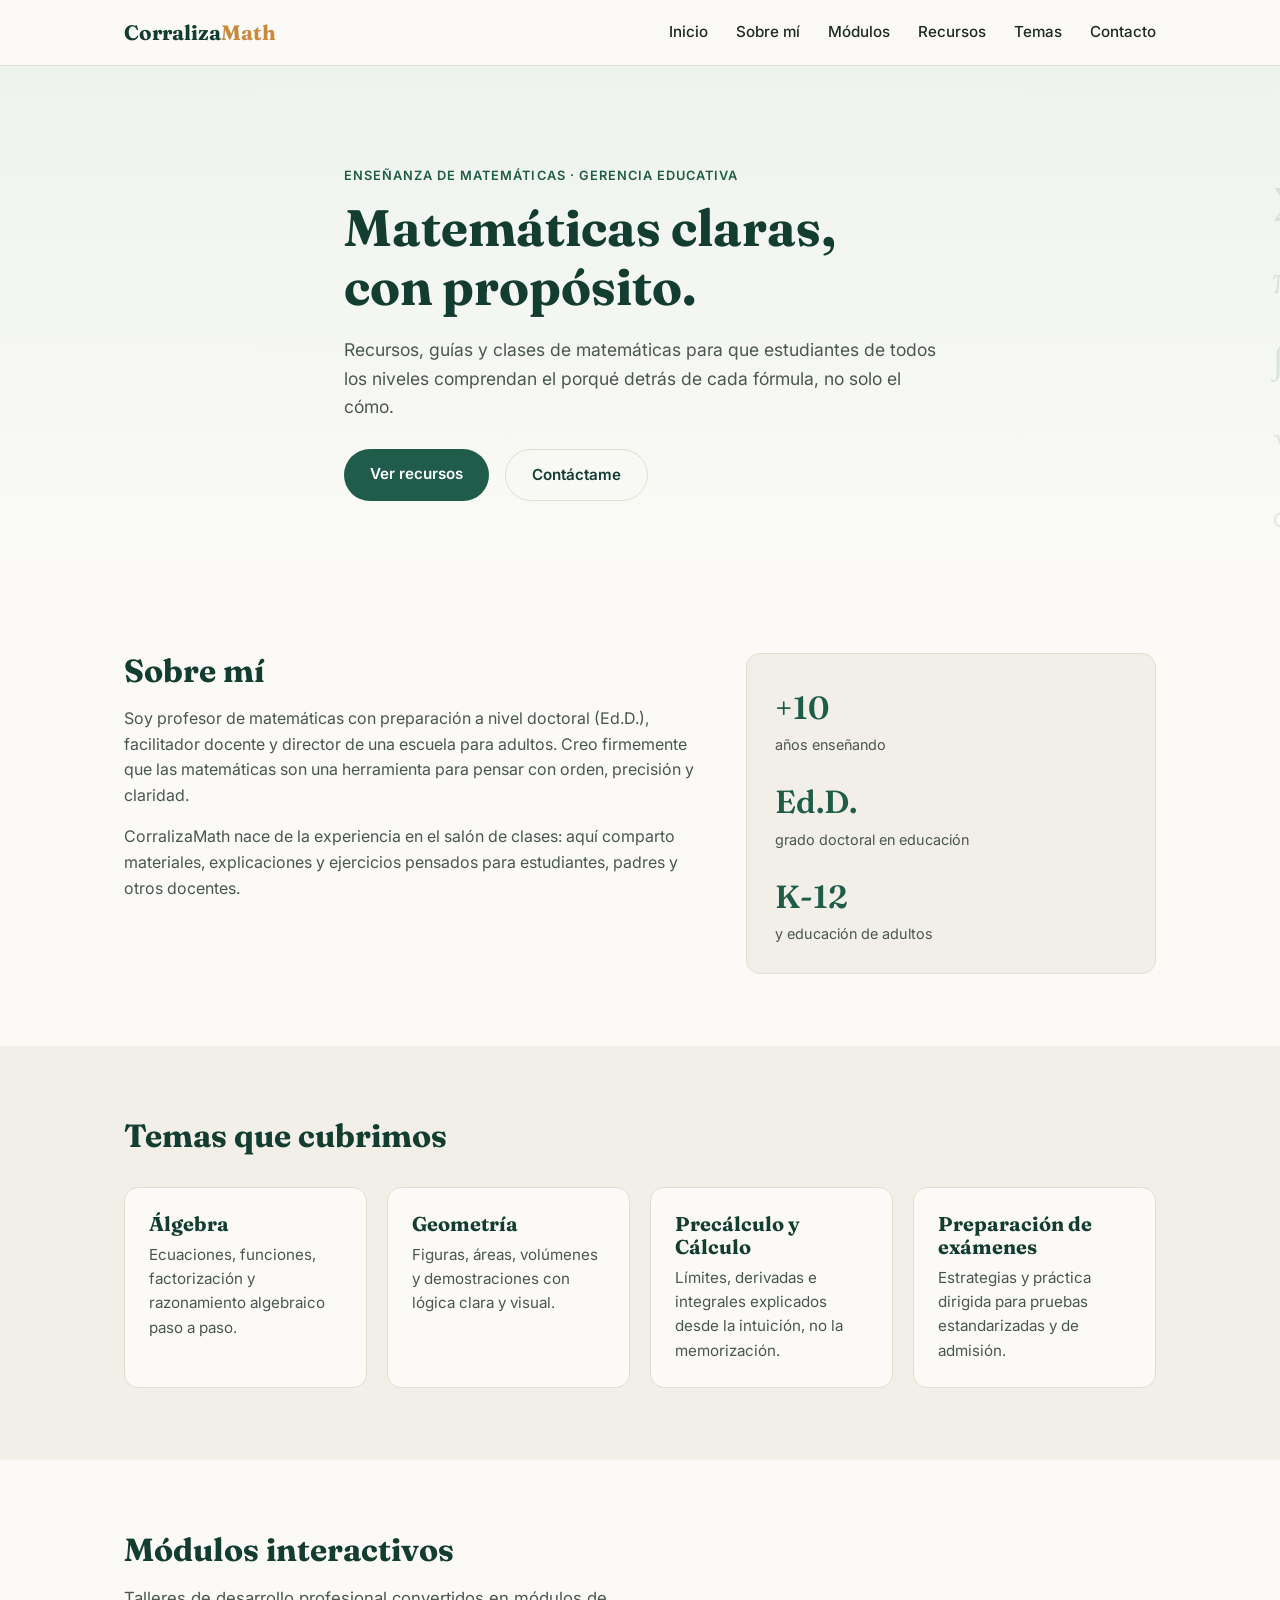
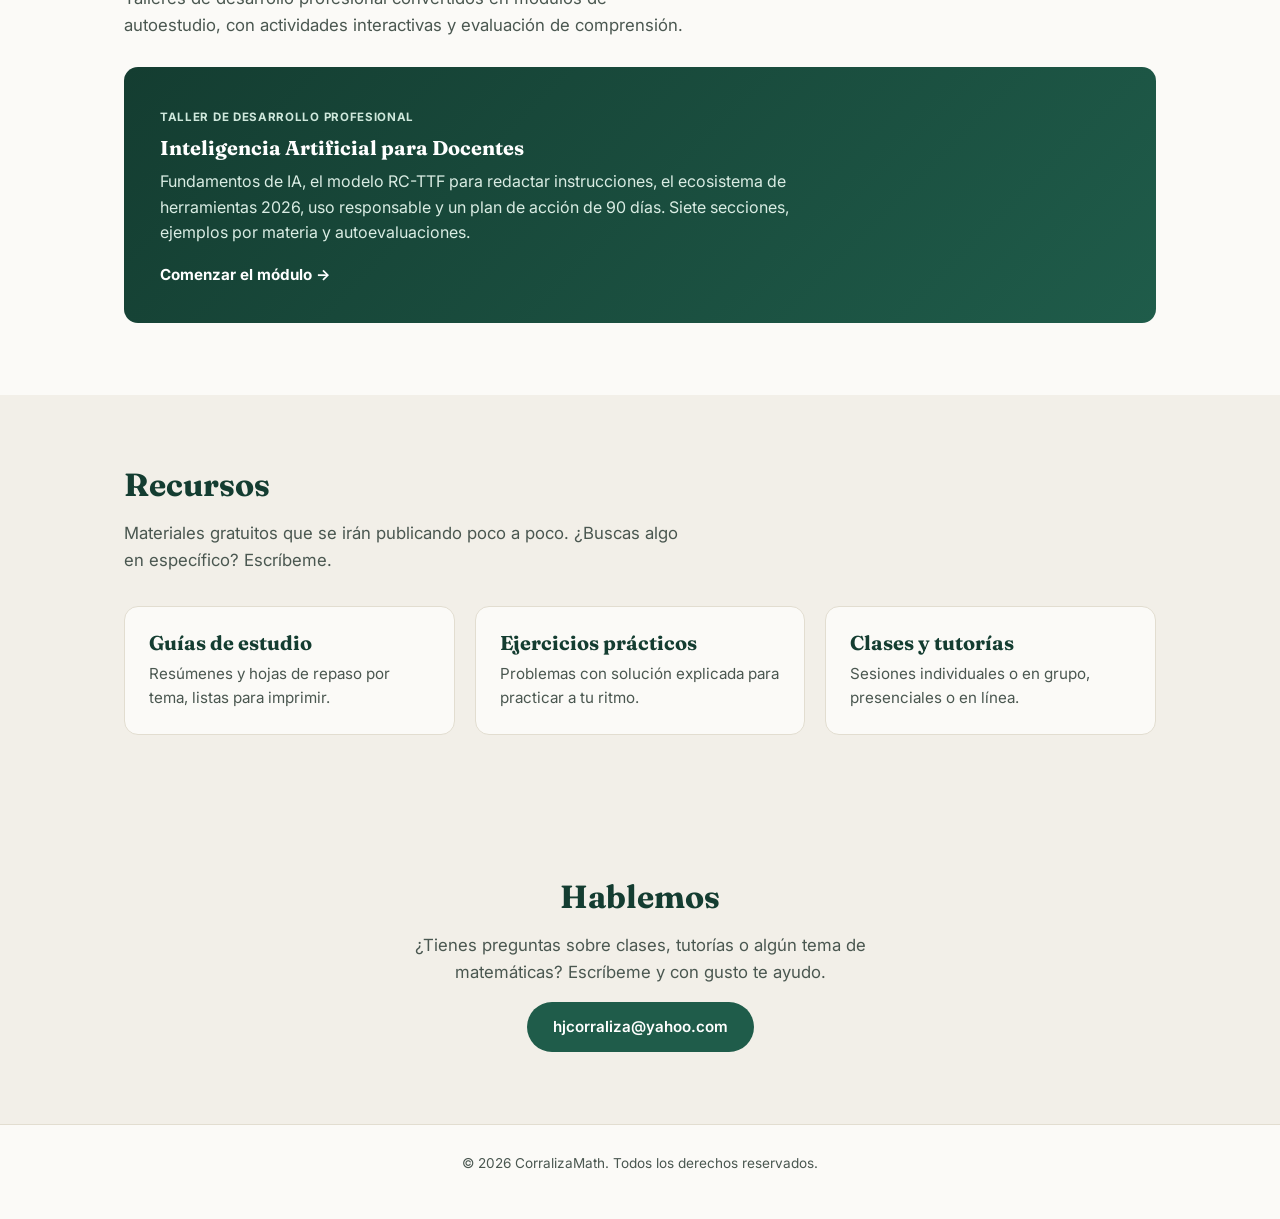
==== index.html @ 973c42e0 "Fix bio typo and update professional credentials on homepage Correct "Grenecia Educativa" to "Gerenc" ====
<!DOCTYPE html>
<html lang="es">
<head>
  <meta charset="UTF-8">
  <meta name="viewport" content="width=device-width, initial-scale=1.0">
  <title>CorralizaMath | Matemáticas con propósito</title>
  <meta name="description" content="CorralizaMath: recursos, clases y materiales de matemáticas para estudiantes y docentes, con un enfoque claro, práctico y con propósito.">
  <link rel="icon" href="data:image/svg+xml,<svg xmlns=%22http://www.w3.org/2000/svg%22 viewBox=%220 0 100 100%22><text y=%22.9em%22 font-size=%2290%22>∑</text></svg>">
  <link rel="preconnect" href="https://fonts.googleapis.com">
  <link rel="preconnect" href="https://fonts.gstatic.com" crossorigin>
  <link href="https://fonts.googleapis.com/css2?family=Fraunces:wght@500;600;700&family=Inter:wght@400;500;600;700&display=swap" rel="stylesheet">
  <link rel="stylesheet" href="css/styles.css">
</head>
<body>

  <header class="site-header">
    <div class="container header-inner">
      <a href="#inicio" class="logo">Corraliza<span>Math</span></a>
      <button class="nav-toggle" id="navToggle" aria-label="Abrir menú" aria-expanded="false">
        <span></span><span></span><span></span>
      </button>
      <nav class="site-nav" id="siteNav">
        <a href="#inicio">Inicio</a>
        <a href="#sobre-mi">Sobre mí</a>
        <a href="#modulos">Módulos</a>
        <a href="#recursos">Recursos</a>
        <a href="#temas">Temas</a>
        <a href="#contacto">Contacto</a>
      </nav>
    </div>
  </header>

  <main>
    <section id="inicio" class="hero">
      <div class="container hero-inner">
        <p class="eyebrow">Enseñanza de matemáticas · Gerencia Educativa</p>
        <h1>Matemáticas claras, <br>con propósito.</h1>
        <p class="lead">
          Recursos, guías y clases de matemáticas para que estudiantes de todos los niveles
          comprendan el porqué detrás de cada fórmula, no solo el cómo.
        </p>
        <div class="hero-actions">
          <a href="#recursos" class="btn btn-primary">Ver recursos</a>
          <a href="#contacto" class="btn btn-ghost">Contáctame</a>
        </div>
      </div>
      <div class="hero-formula" aria-hidden="true">
        <span>∑</span><span>π</span><span>∫</span><span>√</span><span>∞</span><span>Δ</span>
      </div>
    </section>

    <section id="sobre-mi" class="section">
      <div class="container two-col">
        <div>
          <h2>Sobre mí</h2>
          <p>
            Soy profesor de matemáticas con preparación a nivel doctoral (Ed.D.), facilitador
            docente y director de una escuela para adultos. Creo firmemente que las matemáticas
            son una herramienta para pensar con orden, precisión y claridad.
          </p>
          <p>
            CorralizaMath nace de la experiencia en el salón de clases: aquí comparto materiales,
            explicaciones y ejercicios pensados para estudiantes, padres y otros docentes.
          </p>
        </div>
        <div class="stats">
          <div class="stat">
            <span class="stat-num">+10</span>
            <span class="stat-label">años enseñando</span>
          </div>
          <div class="stat">
            <span class="stat-num">Ed.D.</span>
            <span class="stat-label">grado doctoral en educación</span>
          </div>
          <div class="stat">
            <span class="stat-num">K-12</span>
            <span class="stat-label">y educación de adultos</span>
          </div>
        </div>
      </div>
    </section>

    <section id="temas" class="section section-alt">
      <div class="container">
        <h2>Temas que cubrimos</h2>
        <div class="cards">
          <article class="card">
            <h3>Álgebra</h3>
            <p>Ecuaciones, funciones, factorización y razonamiento algebraico paso a paso.</p>
          </article>
          <article class="card">
            <h3>Geometría</h3>
            <p>Figuras, áreas, volúmenes y demostraciones con lógica clara y visual.</p>
          </article>
          <article class="card">
            <h3>Precálculo y Cálculo</h3>
            <p>Límites, derivadas e integrales explicados desde la intuición, no la memorización.</p>
          </article>
          <article class="card">
            <h3>Preparación de exámenes</h3>
            <p>Estrategias y práctica dirigida para pruebas estandarizadas y de admisión.</p>
          </article>
        </div>
      </div>
    </section>

    <section id="modulos" class="section">
      <div class="container">
        <h2>Módulos interactivos</h2>
        <p class="section-intro">Talleres de desarrollo profesional convertidos en módulos de autoestudio, con actividades interactivas y evaluación de comprensión.</p>
        <a class="module-card" href="modulos/ia-para-docentes/index.html">
          <div class="module-card-text">
            <span class="module-card-tag">Taller de desarrollo profesional</span>
            <h3>Inteligencia Artificial para Docentes</h3>
            <p>Fundamentos de IA, el modelo RC-TTF para redactar instrucciones, el ecosistema de herramientas 2026, uso responsable y un plan de acción de 90 días. Siete secciones, ejemplos por materia y autoevaluaciones.</p>
            <span class="module-card-cta">Comenzar el módulo →</span>
          </div>
        </a>
      </div>
    </section>

    <section id="recursos" class="section section-alt">
      <div class="container">
        <h2>Recursos</h2>
        <p class="section-intro">Materiales gratuitos que se irán publicando poco a poco. ¿Buscas algo en específico? Escríbeme.</p>
        <div class="cards">
          <article class="card">
            <h3>Guías de estudio</h3>
            <p>Resúmenes y hojas de repaso por tema, listas para imprimir.</p>
          </article>
          <article class="card">
            <h3>Ejercicios prácticos</h3>
            <p>Problemas con solución explicada para practicar a tu ritmo.</p>
          </article>
          <article class="card">
            <h3>Clases y tutorías</h3>
            <p>Sesiones individuales o en grupo, presenciales o en línea.</p>
          </article>
        </div>
      </div>
    </section>

    <section id="contacto" class="section section-alt">
      <div class="container contact-inner">
        <h2>Hablemos</h2>
        <p class="section-intro">
          ¿Tienes preguntas sobre clases, tutorías o algún tema de matemáticas?
          Escríbeme y con gusto te ayudo.
        </p>
        <a class="btn btn-primary" href="mailto:hjcorraliza@yahoo.com">hjcorraliza@yahoo.com</a>
      </div>
    </section>
  </main>

  <footer class="site-footer">
    <div class="container">
      <p>&copy; <span id="year"></span> CorralizaMath. Todos los derechos reservados.</p>
    </div>
  </footer>

  <script src="js/main.js"></script>
</body>
</html>
---- css/styles.css ----
:root {
  --color-bg: #fbfaf7;
  --color-bg-alt: #f2efe8;
  --color-ink: #1e2a24;
  --color-ink-soft: #4a5750;
  --color-primary: #1f5c4a;
  --color-primary-dark: #143d31;
  --color-accent: #c98a3e;
  --color-border: #e2ddd0;
  --font-body: "Inter", system-ui, sans-serif;
  --font-display: "Fraunces", Georgia, serif;
  --radius: 14px;
  --max-width: 1080px;
}

* { box-sizing: border-box; }

html { scroll-behavior: smooth; }

body {
  margin: 0;
  font-family: var(--font-body);
  color: var(--color-ink);
  background: var(--color-bg);
  line-height: 1.6;
}

.container {
  max-width: var(--max-width);
  margin: 0 auto;
  padding: 0 24px;
}

h1, h2, h3 {
  font-family: var(--font-display);
  color: var(--color-primary-dark);
  line-height: 1.15;
  margin: 0 0 16px;
}

h2 { font-size: 2rem; }
h3 { font-size: 1.25rem; }

p { color: var(--color-ink-soft); margin: 0 0 16px; }

a { color: var(--color-primary); }

/* Header */
.site-header {
  position: sticky;
  top: 0;
  z-index: 50;
  background: rgba(251, 250, 247, 0.9);
  backdrop-filter: blur(8px);
  border-bottom: 1px solid var(--color-border);
}

.header-inner {
  display: flex;
  align-items: center;
  justify-content: space-between;
  padding-top: 16px;
  padding-bottom: 16px;
}

.logo {
  font-family: var(--font-display);
  font-weight: 700;
  font-size: 1.3rem;
  color: var(--color-primary-dark);
  text-decoration: none;
}

.logo span { color: var(--color-accent); }

.site-nav {
  display: flex;
  gap: 28px;
}

.site-nav a {
  text-decoration: none;
  color: var(--color-ink);
  font-weight: 500;
  font-size: 0.95rem;
}

.site-nav a:hover { color: var(--color-primary); }

.nav-toggle {
  display: none;
  flex-direction: column;
  gap: 5px;
  background: none;
  border: none;
  cursor: pointer;
  padding: 6px;
}

.nav-toggle span {
  width: 24px;
  height: 2px;
  background: var(--color-ink);
  display: block;
}

/* Hero */
.hero {
  position: relative;
  overflow: hidden;
  padding: 100px 0 80px;
  background: linear-gradient(180deg, #eef3ee 0%, var(--color-bg) 100%);
}

.hero-inner { max-width: 640px; }

.eyebrow {
  text-transform: uppercase;
  letter-spacing: 0.08em;
  font-size: 0.8rem;
  font-weight: 600;
  color: var(--color-primary);
  margin-bottom: 12px;
}

.hero h1 {
  font-size: clamp(2.2rem, 5vw, 3.2rem);
  margin-bottom: 20px;
}

.lead { font-size: 1.1rem; margin-bottom: 28px; }

.hero-actions { display: flex; gap: 16px; flex-wrap: wrap; }

.hero-formula {
  position: absolute;
  right: -20px;
  top: 20%;
  display: flex;
  flex-direction: column;
  gap: 18px;
  font-family: var(--font-display);
  font-size: 2.4rem;
  color: var(--color-primary);
  opacity: 0.12;
  pointer-events: none;
}

/* Buttons */
.btn {
  display: inline-block;
  padding: 13px 26px;
  border-radius: 999px;
  text-decoration: none;
  font-weight: 600;
  font-size: 0.95rem;
  transition: transform 0.15s ease, box-shadow 0.15s ease;
}

.btn-primary {
  background: var(--color-primary);
  color: #fff;
}

.btn-primary:hover { transform: translateY(-2px); box-shadow: 0 8px 20px rgba(31, 92, 74, 0.25); }

.btn-ghost {
  background: transparent;
  color: var(--color-primary-dark);
  border: 1.5px solid var(--color-border);
}

.btn-ghost:hover { border-color: var(--color-primary); }

/* Sections */
.section { padding: 72px 0; }
.section-alt { background: var(--color-bg-alt); }
.section-intro { max-width: 560px; font-size: 1.05rem; }

.two-col {
  display: grid;
  grid-template-columns: 1.4fr 1fr;
  gap: 48px;
  align-items: start;
}

.stats {
  display: grid;
  gap: 20px;
  background: var(--color-bg-alt);
  border: 1px solid var(--color-border);
  border-radius: var(--radius);
  padding: 28px;
}

.stat { display: flex; flex-direction: column; }
.stat-num {
  font-family: var(--font-display);
  font-size: 2rem;
  color: var(--color-primary);
  font-weight: 600;
}
.stat-label { color: var(--color-ink-soft); font-size: 0.9rem; }

.cards {
  display: grid;
  grid-template-columns: repeat(auto-fit, minmax(220px, 1fr));
  gap: 20px;
  margin-top: 32px;
}

.card {
  background: #fff;
  border: 1px solid var(--color-border);
  border-radius: var(--radius);
  padding: 24px;
}

.section-alt .card { background: var(--color-bg); }

.card h3 { margin-bottom: 8px; }
.card p { margin: 0; font-size: 0.95rem; }

.contact-inner { text-align: center; max-width: 560px; }
.contact-inner .section-intro { margin-left: auto; margin-right: auto; }

/* Module card */
.module-card {
  display: block;
  background: linear-gradient(135deg, var(--color-primary-dark), var(--color-primary));
  border-radius: var(--radius);
  padding: 36px;
  text-decoration: none;
  margin-top: 28px;
  transition: transform 0.15s ease, box-shadow 0.15s ease;
}

.module-card:hover { transform: translateY(-3px); box-shadow: 0 14px 30px rgba(20, 61, 49, 0.25); }

.module-card-tag {
  display: inline-block;
  text-transform: uppercase;
  letter-spacing: 0.06em;
  font-size: 0.72rem;
  font-weight: 700;
  color: #cfe8dc;
  margin-bottom: 10px;
}

.module-card-text h3 { color: #fff; margin-bottom: 10px; }
.module-card-text p { color: #d9ece3; max-width: 640px; margin-bottom: 16px; }

.module-card-cta {
  display: inline-block;
  color: #fff;
  font-weight: 700;
  font-size: 0.95rem;
}

/* Footer */
.site-footer {
  padding: 28px 0;
  border-top: 1px solid var(--color-border);
  text-align: center;
  font-size: 0.85rem;
  color: var(--color-ink-soft);
}

/* Responsive */
@media (max-width: 780px) {
  .two-col { grid-template-columns: 1fr; }
  .hero-formula { display: none; }
  .nav-toggle { display: flex; }

  .site-nav {
    position: absolute;
    top: 100%;
    left: 0;
    right: 0;
    background: var(--color-bg);
    border-bottom: 1px solid var(--color-border);
    flex-direction: column;
    padding: 16px 24px;
    gap: 16px;
    display: none;
  }

  .site-nav.open { display: flex; }
}
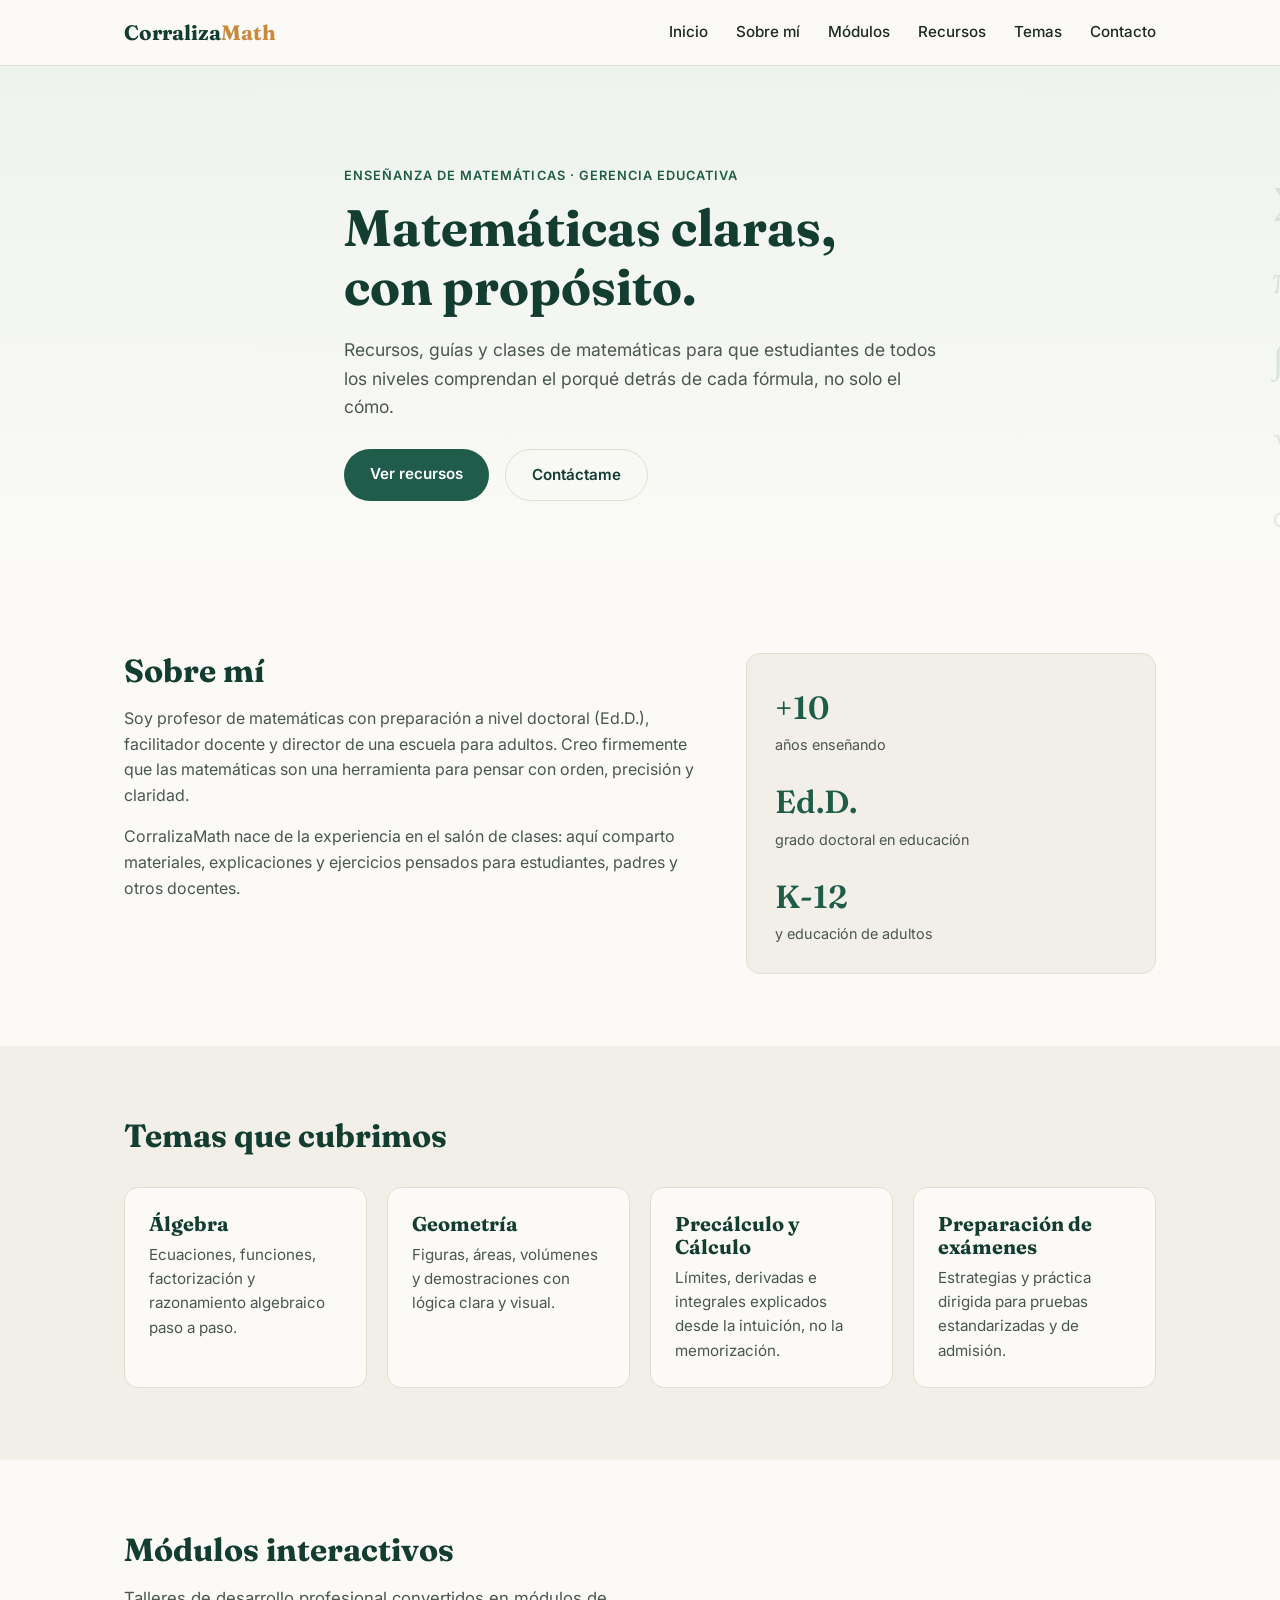
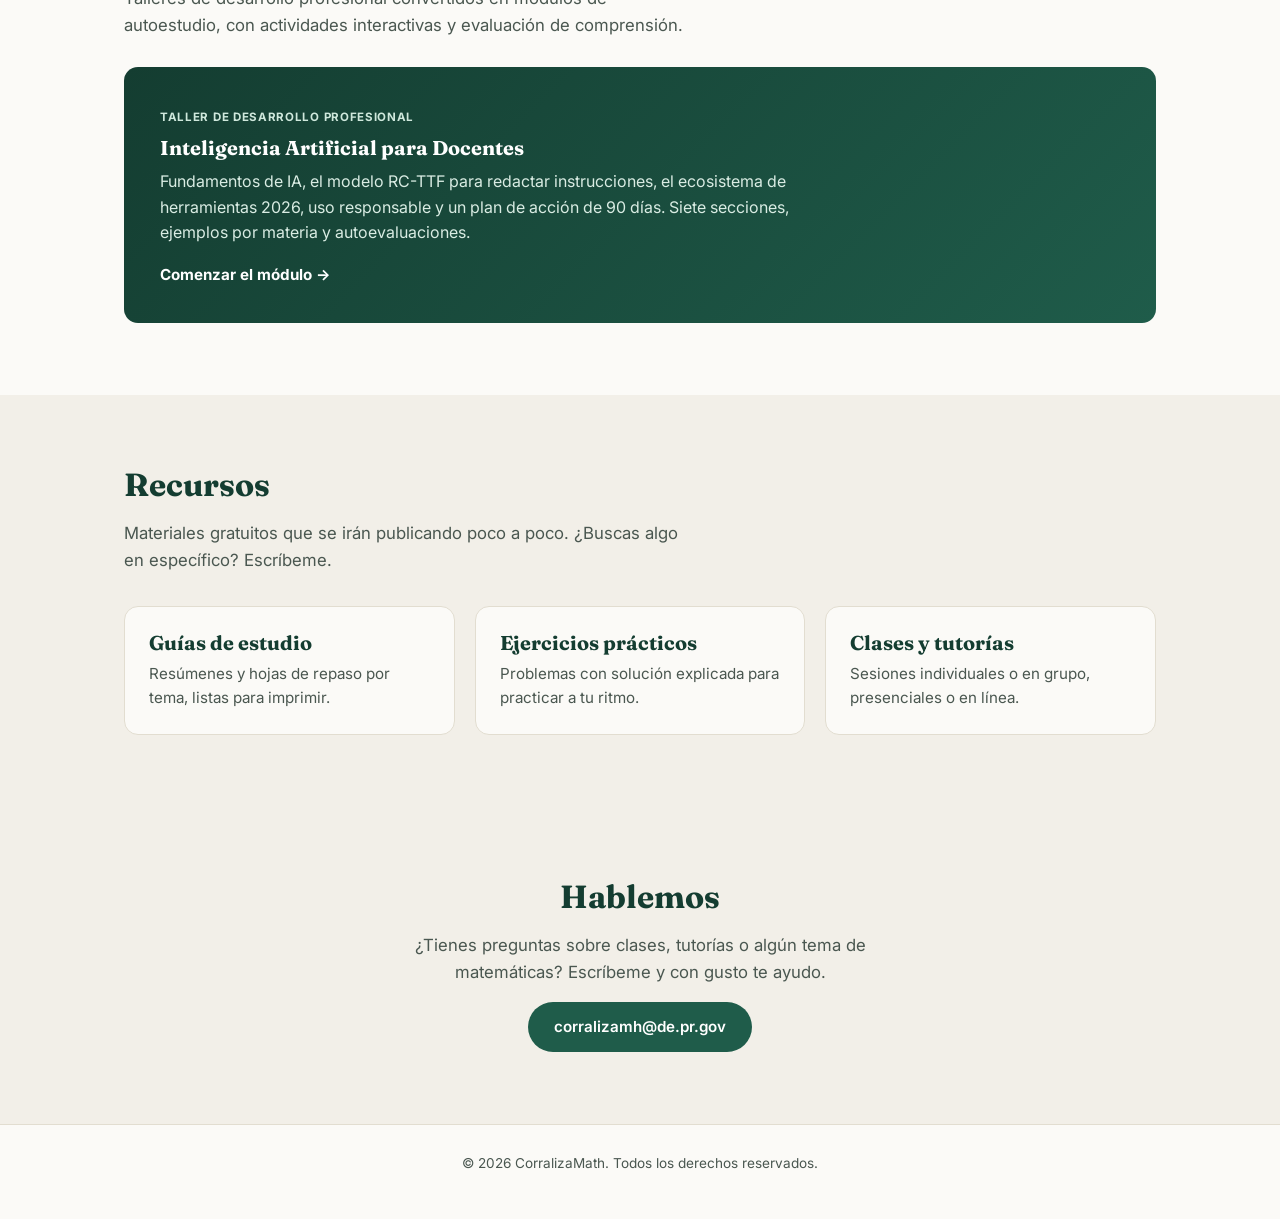
==== commit e9224fb8: "Update contact email to institutional DEPR address Co-Authored-By: Claude Sonnet 5 <noreply@anthropi" ====
--- a/index.html
+++ b/index.html
@@ -147,7 +147,7 @@
           ¿Tienes preguntas sobre clases, tutorías o algún tema de matemáticas?
           Escríbeme y con gusto te ayudo.
         </p>
-        <a class="btn btn-primary" href="mailto:hjcorraliza@yahoo.com">hjcorraliza@yahoo.com</a>
+        <a class="btn btn-primary" href="mailto:corralizamh@de.pr.gov">corralizamh@de.pr.gov</a>
       </div>
     </section>
   </main>
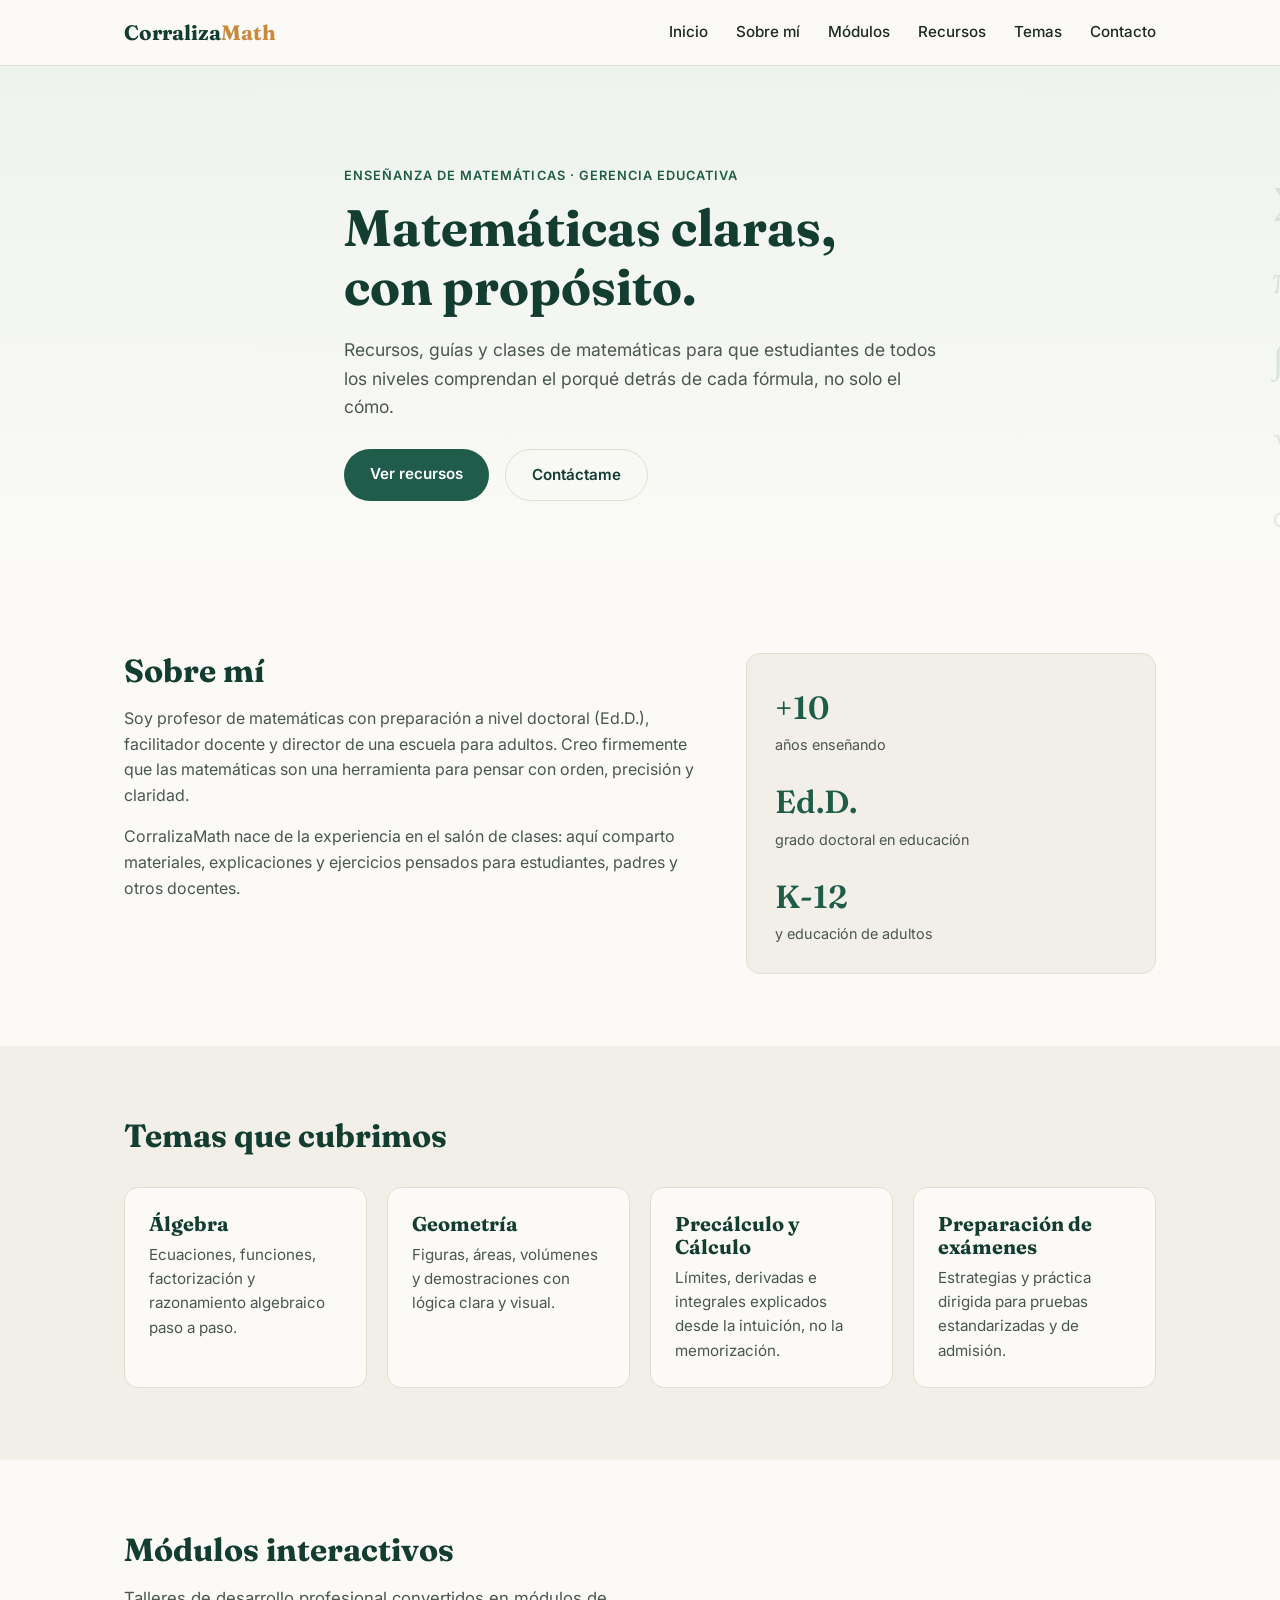
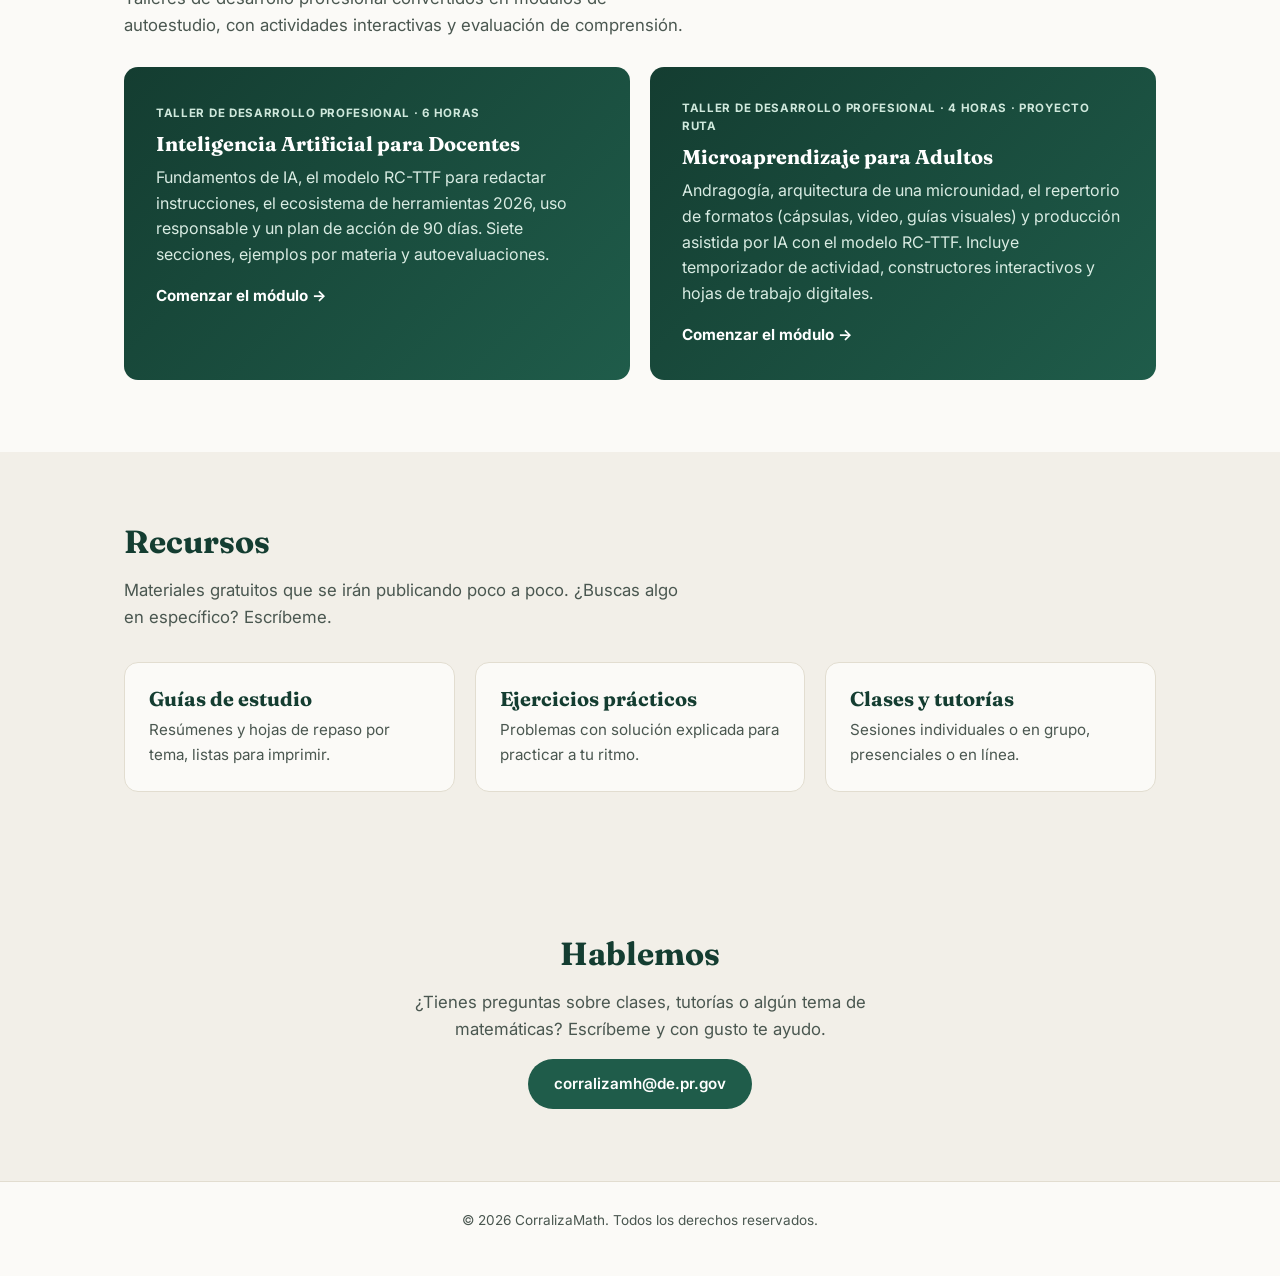
==== commit 40c688ba: "Add second interactive module: Microaprendizaje para Adultos New module (modulos/microaprendizaje-ad" ====
--- a/index.html
+++ b/index.html
@@ -108,14 +108,24 @@
       <div class="container">
         <h2>Módulos interactivos</h2>
         <p class="section-intro">Talleres de desarrollo profesional convertidos en módulos de autoestudio, con actividades interactivas y evaluación de comprensión.</p>
-        <a class="module-card" href="modulos/ia-para-docentes/index.html">
-          <div class="module-card-text">
-            <span class="module-card-tag">Taller de desarrollo profesional</span>
-            <h3>Inteligencia Artificial para Docentes</h3>
-            <p>Fundamentos de IA, el modelo RC-TTF para redactar instrucciones, el ecosistema de herramientas 2026, uso responsable y un plan de acción de 90 días. Siete secciones, ejemplos por materia y autoevaluaciones.</p>
-            <span class="module-card-cta">Comenzar el módulo →</span>
-          </div>
-        </a>
+        <div class="module-card-grid">
+          <a class="module-card" href="modulos/ia-para-docentes/index.html">
+            <div class="module-card-text">
+              <span class="module-card-tag">Taller de desarrollo profesional · 6 horas</span>
+              <h3>Inteligencia Artificial para Docentes</h3>
+              <p>Fundamentos de IA, el modelo RC-TTF para redactar instrucciones, el ecosistema de herramientas 2026, uso responsable y un plan de acción de 90 días. Siete secciones, ejemplos por materia y autoevaluaciones.</p>
+              <span class="module-card-cta">Comenzar el módulo →</span>
+            </div>
+          </a>
+          <a class="module-card" href="modulos/microaprendizaje-adultos/index.html">
+            <div class="module-card-text">
+              <span class="module-card-tag">Taller de desarrollo profesional · 4 horas · Proyecto RUTA</span>
+              <h3>Microaprendizaje para Adultos</h3>
+              <p>Andragogía, arquitectura de una microunidad, el repertorio de formatos (cápsulas, video, guías visuales) y producción asistida por IA con el modelo RC-TTF. Incluye temporizador de actividad, constructores interactivos y hojas de trabajo digitales.</p>
+              <span class="module-card-cta">Comenzar el módulo →</span>
+            </div>
+          </a>
+        </div>
       </div>
     </section>
 
--- a/css/styles.css
+++ b/css/styles.css
@@ -225,14 +225,24 @@
 .contact-inner .section-intro { margin-left: auto; margin-right: auto; }
 
 /* Module card */
+.module-card-grid {
+  display: grid;
+  grid-template-columns: repeat(2, 1fr);
+  gap: 20px;
+  margin-top: 28px;
+}
+
 .module-card {
   display: block;
   background: linear-gradient(135deg, var(--color-primary-dark), var(--color-primary));
   border-radius: var(--radius);
-  padding: 36px;
-  text-decoration: none;
-  margin-top: 28px;
+  padding: 32px;
+  text-decoration: none;
   transition: transform 0.15s ease, box-shadow 0.15s ease;
+}
+
+@media (max-width: 780px) {
+  .module-card-grid { grid-template-columns: 1fr; }
 }
 
 .module-card:hover { transform: translateY(-3px); box-shadow: 0 14px 30px rgba(20, 61, 49, 0.25); }
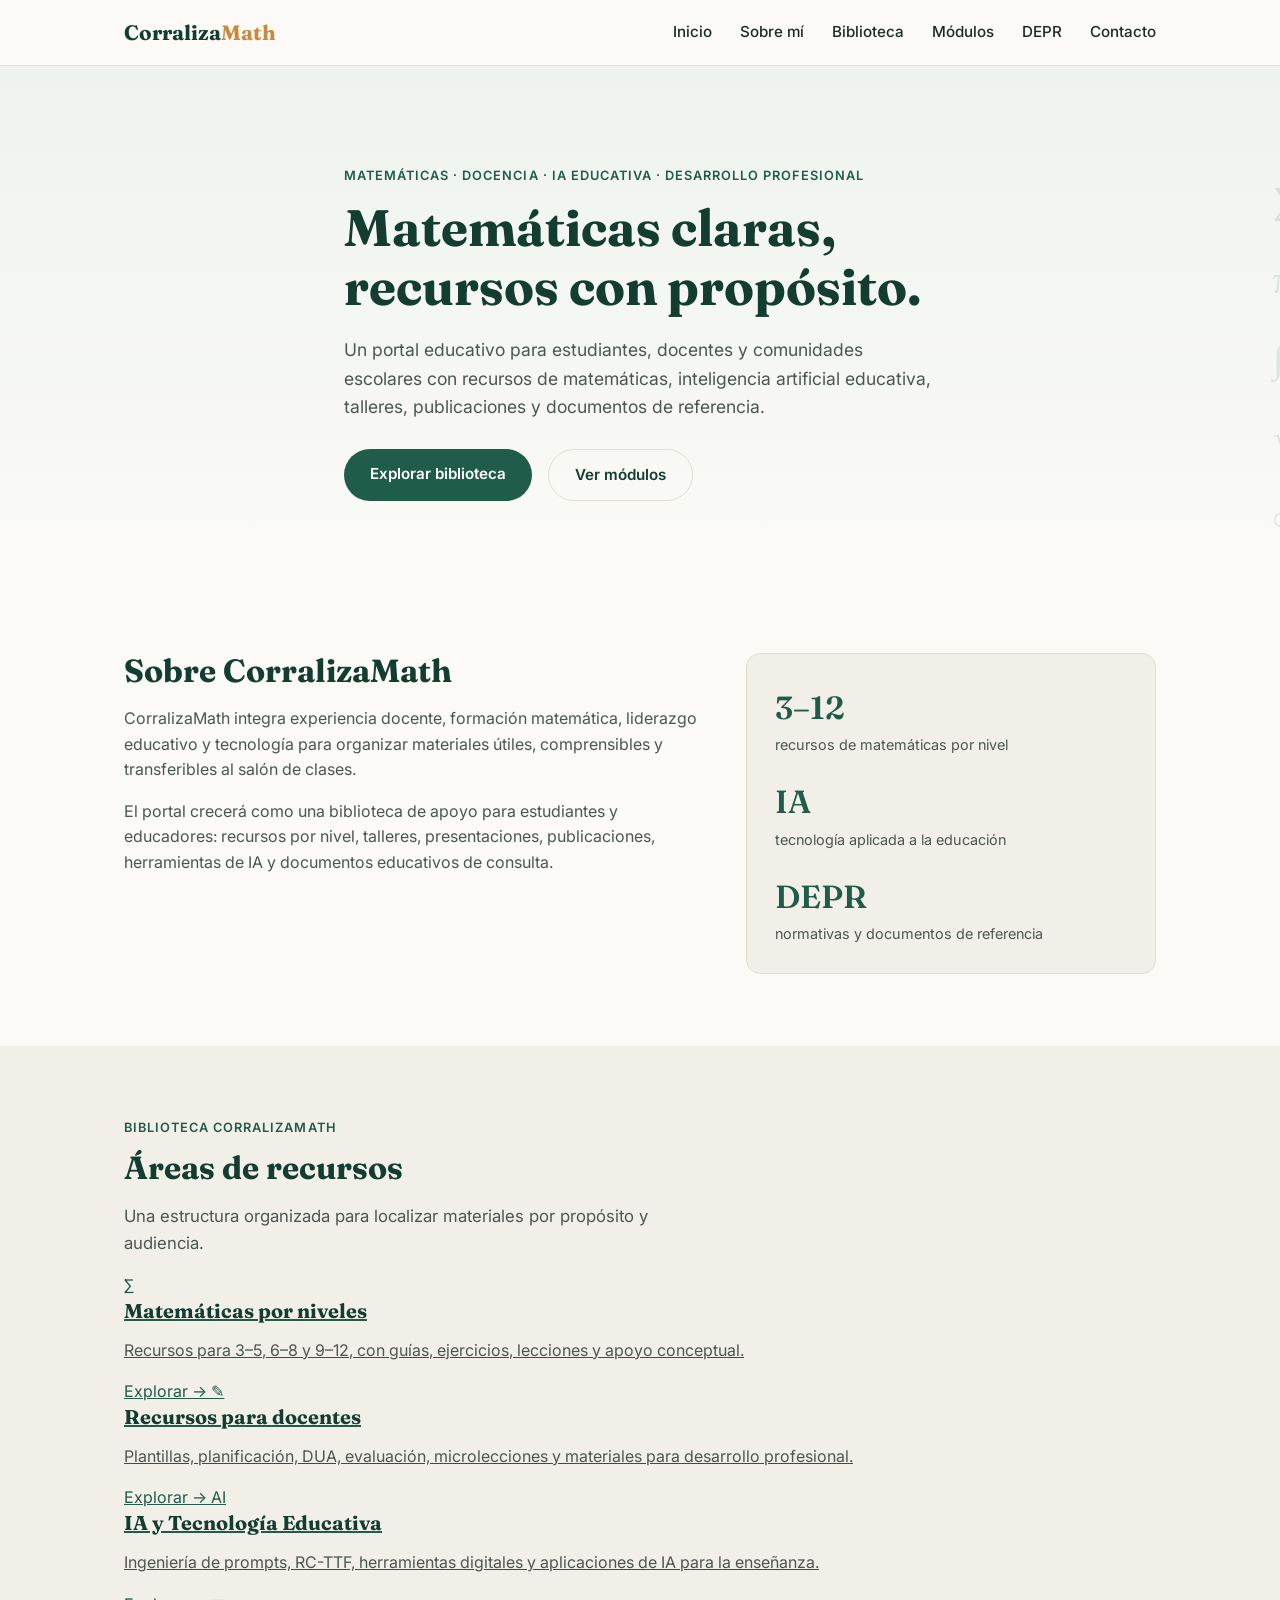
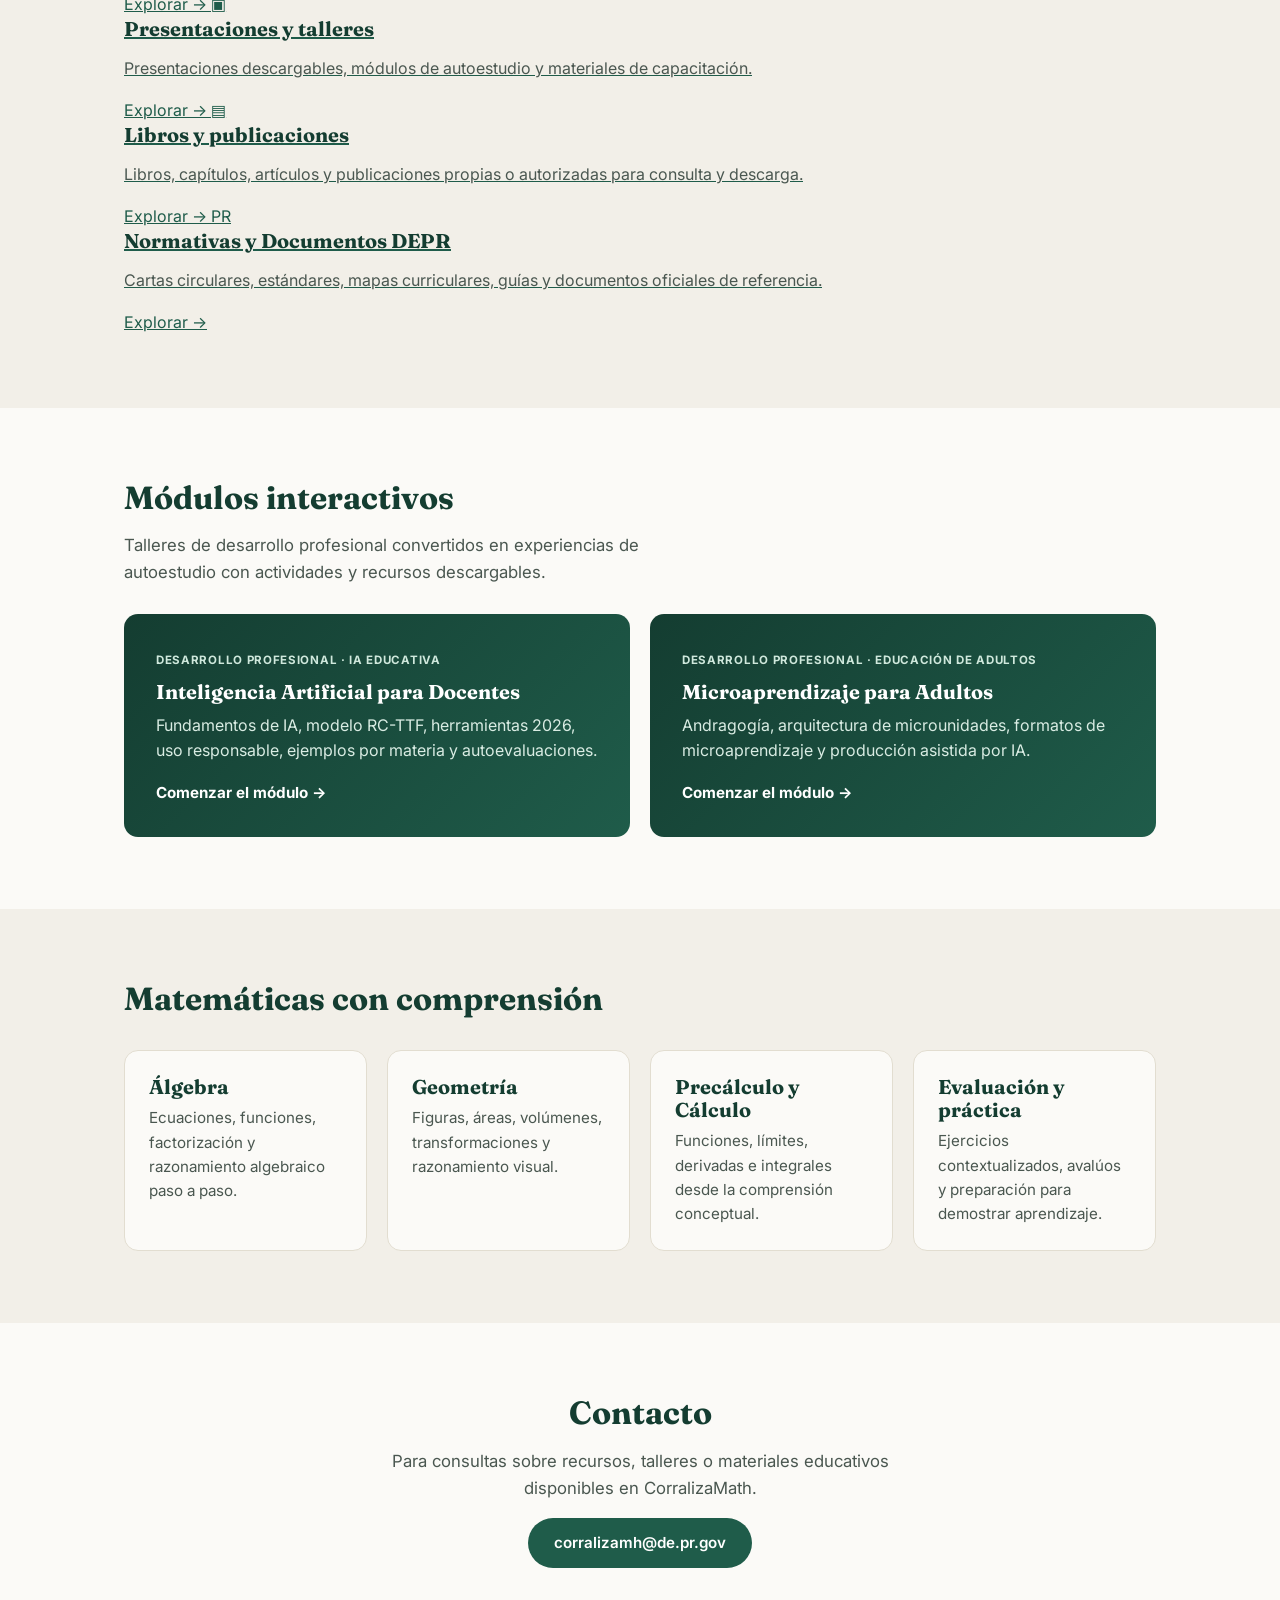
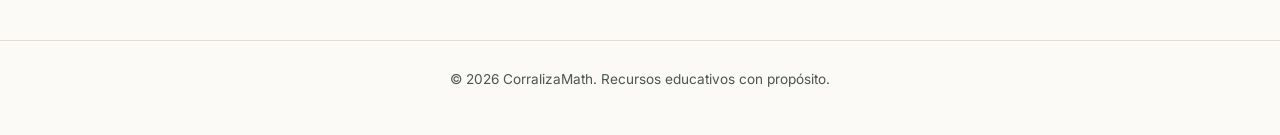
==== commit 0440e64e: "Organize CorralizaMath resource portal" ====
--- a/index.html
+++ b/index.html
@@ -3,8 +3,8 @@
 <head>
   <meta charset="UTF-8">
   <meta name="viewport" content="width=device-width, initial-scale=1.0">
-  <title>CorralizaMath | Matemáticas con propósito</title>
-  <meta name="description" content="CorralizaMath: recursos, clases y materiales de matemáticas para estudiantes y docentes, con un enfoque claro, práctico y con propósito.">
+  <title>CorralizaMath | Matemáticas, docencia e innovación educativa</title>
+  <meta name="description" content="CorralizaMath: portal educativo con recursos de matemáticas, materiales para docentes, IA educativa, talleres, publicaciones y documentos DEPR.">
   <link rel="icon" href="data:image/svg+xml,<svg xmlns=%22http://www.w3.org/2000/svg%22 viewBox=%220 0 100 100%22><text y=%22.9em%22 font-size=%2290%22>∑</text></svg>">
   <link rel="preconnect" href="https://fonts.googleapis.com">
   <link rel="preconnect" href="https://fonts.gstatic.com" crossorigin>
@@ -12,7 +12,6 @@
   <link rel="stylesheet" href="css/styles.css">
 </head>
 <body>
-
   <header class="site-header">
     <div class="container header-inner">
       <a href="#inicio" class="logo">Corraliza<span>Math</span></a>
@@ -22,9 +21,9 @@
       <nav class="site-nav" id="siteNav">
         <a href="#inicio">Inicio</a>
         <a href="#sobre-mi">Sobre mí</a>
+        <a href="#biblioteca">Biblioteca</a>
         <a href="#modulos">Módulos</a>
-        <a href="#recursos">Recursos</a>
-        <a href="#temas">Temas</a>
+        <a href="normativas-depr/index.html">DEPR</a>
         <a href="#contacto">Contacto</a>
       </nav>
     </div>
@@ -33,15 +32,15 @@
   <main>
     <section id="inicio" class="hero">
       <div class="container hero-inner">
-        <p class="eyebrow">Enseñanza de matemáticas · Gerencia Educativa</p>
-        <h1>Matemáticas claras, <br>con propósito.</h1>
+        <p class="eyebrow">Matemáticas · Docencia · IA educativa · Desarrollo profesional</p>
+        <h1>Matemáticas claras,<br>recursos con propósito.</h1>
         <p class="lead">
-          Recursos, guías y clases de matemáticas para que estudiantes de todos los niveles
-          comprendan el porqué detrás de cada fórmula, no solo el cómo.
+          Un portal educativo para estudiantes, docentes y comunidades escolares con recursos de matemáticas,
+          inteligencia artificial educativa, talleres, publicaciones y documentos de referencia.
         </p>
         <div class="hero-actions">
-          <a href="#recursos" class="btn btn-primary">Ver recursos</a>
-          <a href="#contacto" class="btn btn-ghost">Contáctame</a>
+          <a href="#biblioteca" class="btn btn-primary">Explorar biblioteca</a>
+          <a href="#modulos" class="btn btn-ghost">Ver módulos</a>
         </div>
       </div>
       <div class="hero-formula" aria-hidden="true">
@@ -52,54 +51,75 @@
     <section id="sobre-mi" class="section">
       <div class="container two-col">
         <div>
-          <h2>Sobre mí</h2>
+          <h2>Sobre CorralizaMath</h2>
           <p>
-            Soy profesor de matemáticas con preparación a nivel doctoral (Ed.D.), facilitador
-            docente y director de una escuela para adultos. Creo firmemente que las matemáticas
-            son una herramienta para pensar con orden, precisión y claridad.
+            CorralizaMath integra experiencia docente, formación matemática, liderazgo educativo y tecnología
+            para organizar materiales útiles, comprensibles y transferibles al salón de clases.
           </p>
           <p>
-            CorralizaMath nace de la experiencia en el salón de clases: aquí comparto materiales,
-            explicaciones y ejercicios pensados para estudiantes, padres y otros docentes.
+            El portal crecerá como una biblioteca de apoyo para estudiantes y educadores: recursos por nivel,
+            talleres, presentaciones, publicaciones, herramientas de IA y documentos educativos de consulta.
           </p>
         </div>
         <div class="stats">
           <div class="stat">
-            <span class="stat-num">+10</span>
-            <span class="stat-label">años enseñando</span>
+            <span class="stat-num">3–12</span>
+            <span class="stat-label">recursos de matemáticas por nivel</span>
           </div>
           <div class="stat">
-            <span class="stat-num">Ed.D.</span>
-            <span class="stat-label">grado doctoral en educación</span>
+            <span class="stat-num">IA</span>
+            <span class="stat-label">tecnología aplicada a la educación</span>
           </div>
           <div class="stat">
-            <span class="stat-num">K-12</span>
-            <span class="stat-label">y educación de adultos</span>
+            <span class="stat-num">DEPR</span>
+            <span class="stat-label">normativas y documentos de referencia</span>
           </div>
         </div>
       </div>
     </section>
 
-    <section id="temas" class="section section-alt">
+    <section id="biblioteca" class="section section-alt">
       <div class="container">
-        <h2>Temas que cubrimos</h2>
-        <div class="cards">
-          <article class="card">
-            <h3>Álgebra</h3>
-            <p>Ecuaciones, funciones, factorización y razonamiento algebraico paso a paso.</p>
-          </article>
-          <article class="card">
-            <h3>Geometría</h3>
-            <p>Figuras, áreas, volúmenes y demostraciones con lógica clara y visual.</p>
-          </article>
-          <article class="card">
-            <h3>Precálculo y Cálculo</h3>
-            <p>Límites, derivadas e integrales explicados desde la intuición, no la memorización.</p>
-          </article>
-          <article class="card">
-            <h3>Preparación de exámenes</h3>
-            <p>Estrategias y práctica dirigida para pruebas estandarizadas y de admisión.</p>
-          </article>
+        <p class="eyebrow">Biblioteca CorralizaMath</p>
+        <h2>Áreas de recursos</h2>
+        <p class="section-intro">Una estructura organizada para localizar materiales por propósito y audiencia.</p>
+        <div class="portal-grid">
+          <a class="portal-card" href="matematicas/index.html">
+            <span class="portal-icon" aria-hidden="true">∑</span>
+            <h3>Matemáticas por niveles</h3>
+            <p>Recursos para 3–5, 6–8 y 9–12, con guías, ejercicios, lecciones y apoyo conceptual.</p>
+            <span class="portal-cta">Explorar →</span>
+          </a>
+          <a class="portal-card" href="docentes/index.html">
+            <span class="portal-icon" aria-hidden="true">✎</span>
+            <h3>Recursos para docentes</h3>
+            <p>Plantillas, planificación, DUA, evaluación, microlecciones y materiales para desarrollo profesional.</p>
+            <span class="portal-cta">Explorar →</span>
+          </a>
+          <a class="portal-card" href="ia-tecnologia/index.html">
+            <span class="portal-icon" aria-hidden="true">AI</span>
+            <h3>IA y Tecnología Educativa</h3>
+            <p>Ingeniería de prompts, RC-TTF, herramientas digitales y aplicaciones de IA para la enseñanza.</p>
+            <span class="portal-cta">Explorar →</span>
+          </a>
+          <a class="portal-card" href="presentaciones/index.html">
+            <span class="portal-icon" aria-hidden="true">▣</span>
+            <h3>Presentaciones y talleres</h3>
+            <p>Presentaciones descargables, módulos de autoestudio y materiales de capacitación.</p>
+            <span class="portal-cta">Explorar →</span>
+          </a>
+          <a class="portal-card" href="libros/index.html">
+            <span class="portal-icon" aria-hidden="true">▤</span>
+            <h3>Libros y publicaciones</h3>
+            <p>Libros, capítulos, artículos y publicaciones propias o autorizadas para consulta y descarga.</p>
+            <span class="portal-cta">Explorar →</span>
+          </a>
+          <a class="portal-card portal-card-featured" href="normativas-depr/index.html">
+            <span class="portal-icon" aria-hidden="true">PR</span>
+            <h3>Normativas y Documentos DEPR</h3>
+            <p>Cartas circulares, estándares, mapas curriculares, guías y documentos oficiales de referencia.</p>
+            <span class="portal-cta">Explorar →</span>
+          </a>
         </div>
       </div>
     </section>
@@ -107,21 +127,21 @@
     <section id="modulos" class="section">
       <div class="container">
         <h2>Módulos interactivos</h2>
-        <p class="section-intro">Talleres de desarrollo profesional convertidos en módulos de autoestudio, con actividades interactivas y evaluación de comprensión.</p>
+        <p class="section-intro">Talleres de desarrollo profesional convertidos en experiencias de autoestudio con actividades y recursos descargables.</p>
         <div class="module-card-grid">
           <a class="module-card" href="modulos/ia-para-docentes/index.html">
             <div class="module-card-text">
-              <span class="module-card-tag">Taller de desarrollo profesional · 6 horas</span>
+              <span class="module-card-tag">Desarrollo profesional · IA educativa</span>
               <h3>Inteligencia Artificial para Docentes</h3>
-              <p>Fundamentos de IA, el modelo RC-TTF para redactar instrucciones, el ecosistema de herramientas 2026, uso responsable y un plan de acción de 90 días. Siete secciones, ejemplos por materia y autoevaluaciones.</p>
+              <p>Fundamentos de IA, modelo RC-TTF, herramientas 2026, uso responsable, ejemplos por materia y autoevaluaciones.</p>
               <span class="module-card-cta">Comenzar el módulo →</span>
             </div>
           </a>
           <a class="module-card" href="modulos/microaprendizaje-adultos/index.html">
             <div class="module-card-text">
-              <span class="module-card-tag">Taller de desarrollo profesional · 4 horas · Proyecto RUTA</span>
+              <span class="module-card-tag">Desarrollo profesional · Educación de adultos</span>
               <h3>Microaprendizaje para Adultos</h3>
-              <p>Andragogía, arquitectura de una microunidad, el repertorio de formatos (cápsulas, video, guías visuales) y producción asistida por IA con el modelo RC-TTF. Incluye temporizador de actividad, constructores interactivos y hojas de trabajo digitales.</p>
+              <p>Andragogía, arquitectura de microunidades, formatos de microaprendizaje y producción asistida por IA.</p>
               <span class="module-card-cta">Comenzar el módulo →</span>
             </div>
           </a>
@@ -129,34 +149,22 @@
       </div>
     </section>
 
-    <section id="recursos" class="section section-alt">
+    <section id="temas" class="section section-alt">
       <div class="container">
-        <h2>Recursos</h2>
-        <p class="section-intro">Materiales gratuitos que se irán publicando poco a poco. ¿Buscas algo en específico? Escríbeme.</p>
+        <h2>Matemáticas con comprensión</h2>
         <div class="cards">
-          <article class="card">
-            <h3>Guías de estudio</h3>
-            <p>Resúmenes y hojas de repaso por tema, listas para imprimir.</p>
-          </article>
-          <article class="card">
-            <h3>Ejercicios prácticos</h3>
-            <p>Problemas con solución explicada para practicar a tu ritmo.</p>
-          </article>
-          <article class="card">
-            <h3>Clases y tutorías</h3>
-            <p>Sesiones individuales o en grupo, presenciales o en línea.</p>
-          </article>
+          <article class="card"><h3>Álgebra</h3><p>Ecuaciones, funciones, factorización y razonamiento algebraico paso a paso.</p></article>
+          <article class="card"><h3>Geometría</h3><p>Figuras, áreas, volúmenes, transformaciones y razonamiento visual.</p></article>
+          <article class="card"><h3>Precálculo y Cálculo</h3><p>Funciones, límites, derivadas e integrales desde la comprensión conceptual.</p></article>
+          <article class="card"><h3>Evaluación y práctica</h3><p>Ejercicios contextualizados, avalúos y preparación para demostrar aprendizaje.</p></article>
         </div>
       </div>
     </section>
 
-    <section id="contacto" class="section section-alt">
+    <section id="contacto" class="section">
       <div class="container contact-inner">
-        <h2>Hablemos</h2>
-        <p class="section-intro">
-          ¿Tienes preguntas sobre clases, tutorías o algún tema de matemáticas?
-          Escríbeme y con gusto te ayudo.
-        </p>
+        <h2>Contacto</h2>
+        <p class="section-intro">Para consultas sobre recursos, talleres o materiales educativos disponibles en CorralizaMath.</p>
         <a class="btn btn-primary" href="mailto:corralizamh@de.pr.gov">corralizamh@de.pr.gov</a>
       </div>
     </section>
@@ -164,10 +172,9 @@
 
   <footer class="site-footer">
     <div class="container">
-      <p>&copy; <span id="year"></span> CorralizaMath. Todos los derechos reservados.</p>
+      <p>&copy; <span id="year"></span> CorralizaMath. Recursos educativos con propósito.</p>
     </div>
   </footer>
-
   <script src="js/main.js"></script>
 </body>
-</html>
+</html>
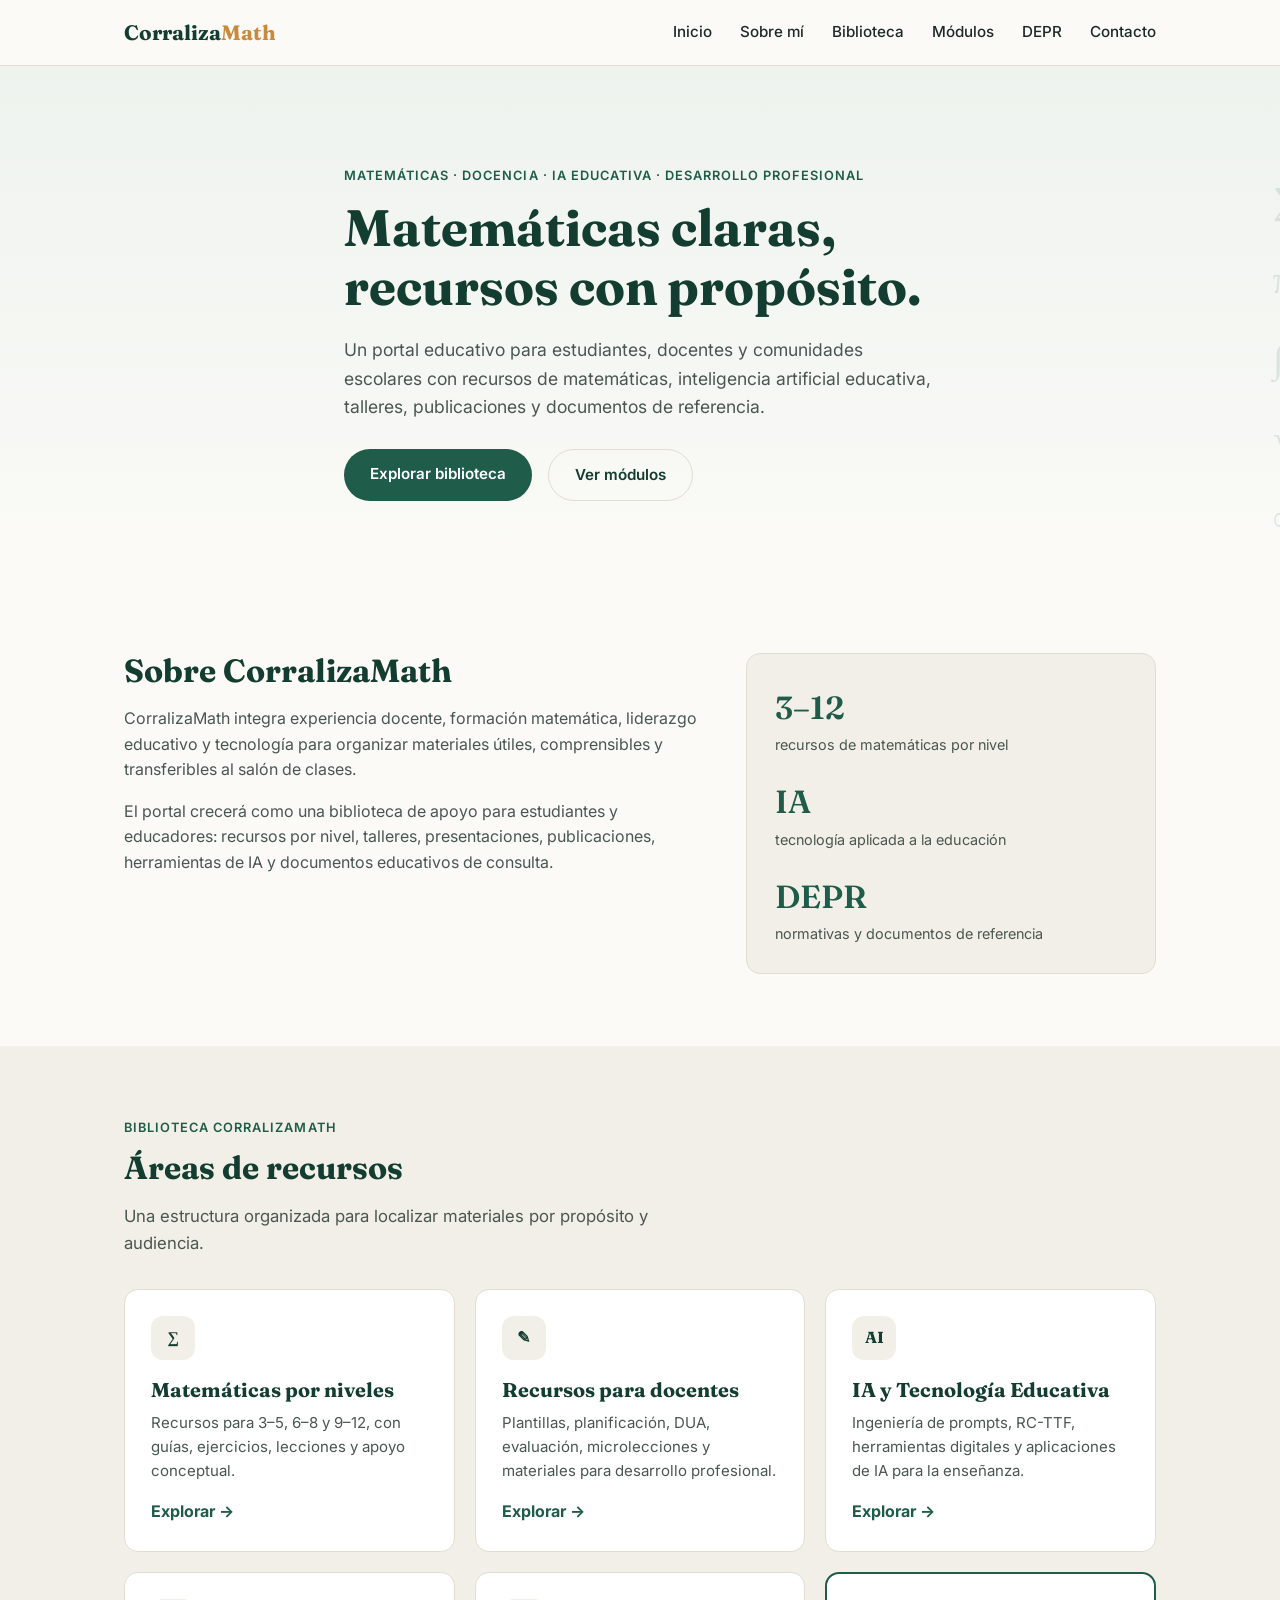
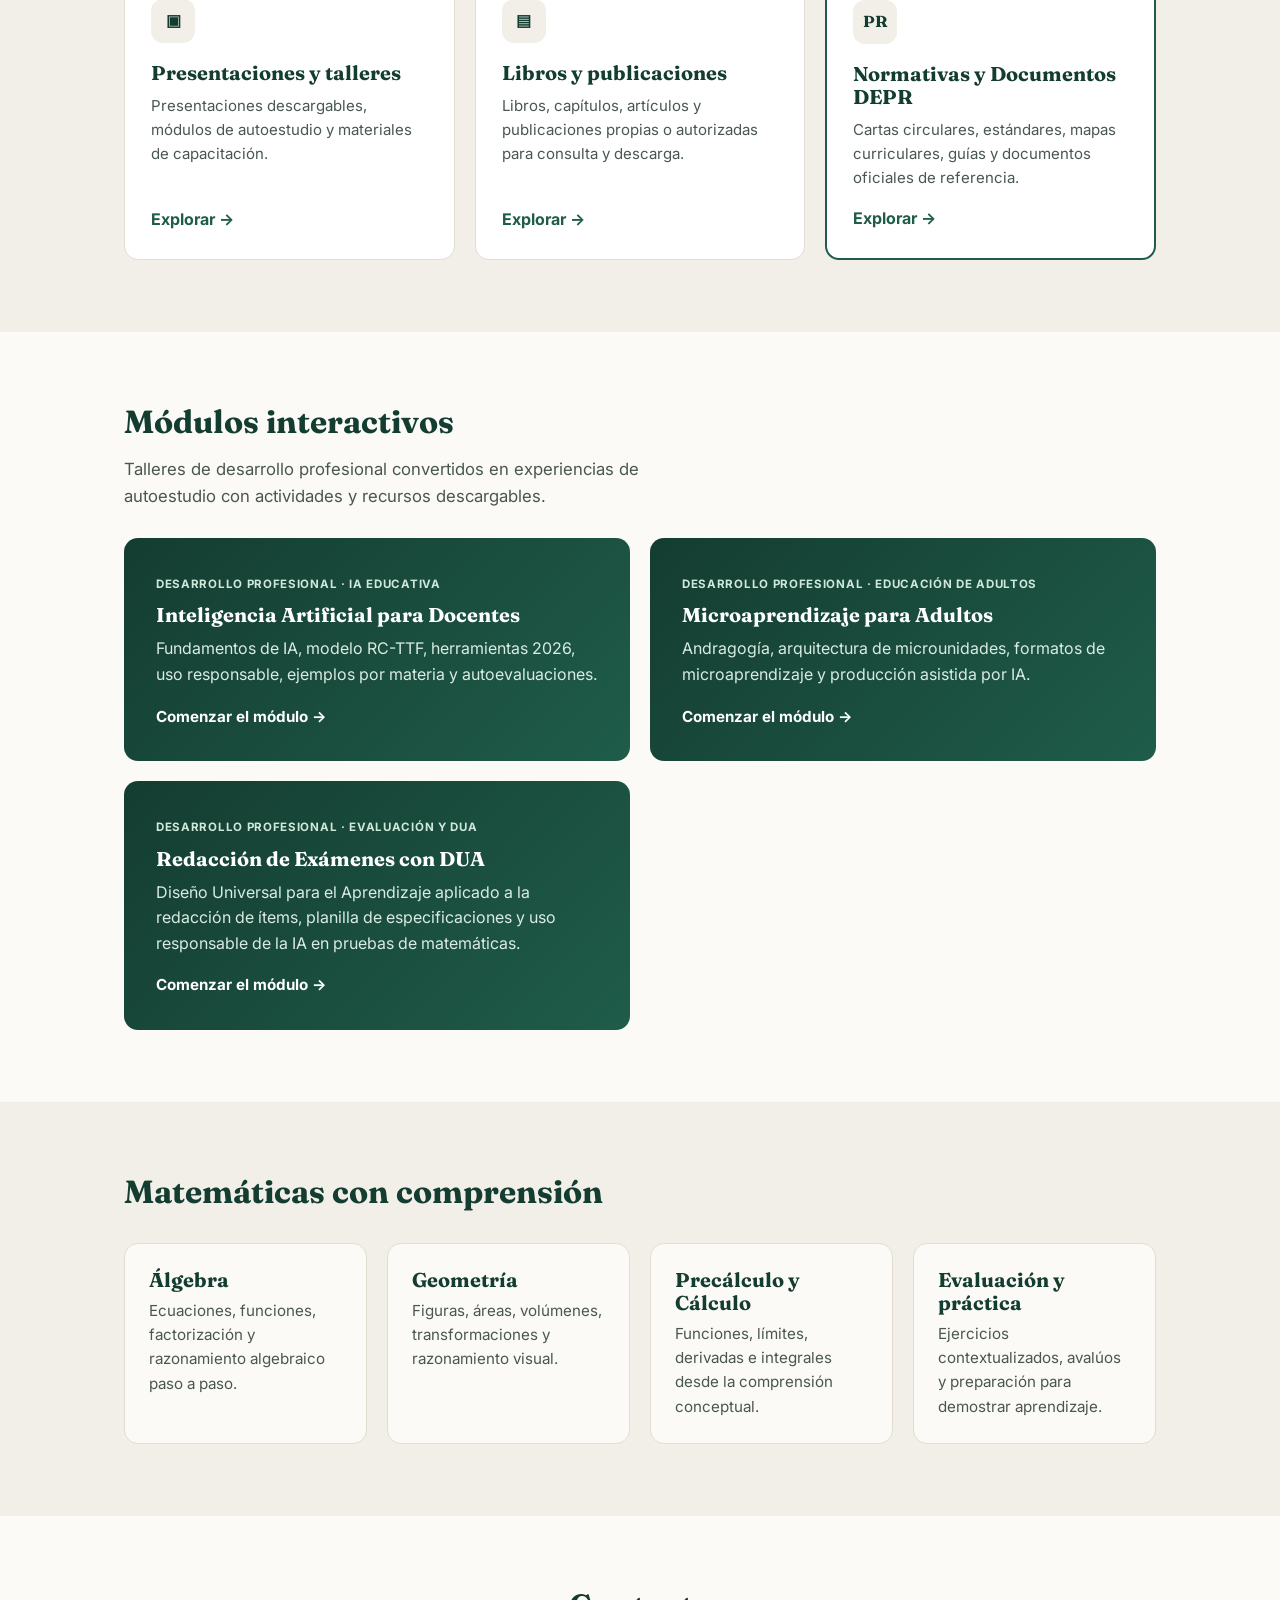
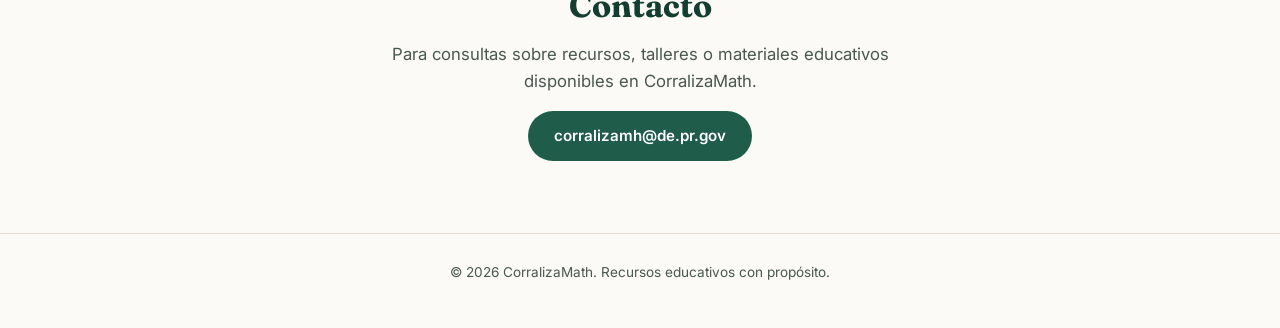
==== commit 178cfc44: "Add DUA exam-writing module with final exam and certificate Transcribes the full 77-slide "Redacción" ====
--- a/index.html
+++ b/index.html
@@ -145,6 +145,14 @@
               <span class="module-card-cta">Comenzar el módulo →</span>
             </div>
           </a>
+          <a class="module-card" href="modulos/redaccion-examenes-dua/index.html">
+            <div class="module-card-text">
+              <span class="module-card-tag">Desarrollo profesional · Evaluación y DUA</span>
+              <h3>Redacción de Exámenes con DUA</h3>
+              <p>Diseño Universal para el Aprendizaje aplicado a la redacción de ítems, planilla de especificaciones y uso responsable de la IA en pruebas de matemáticas.</p>
+              <span class="module-card-cta">Comenzar el módulo →</span>
+            </div>
+          </a>
         </div>
       </div>
     </section>
--- a/css/styles.css
+++ b/css/styles.css
@@ -297,3 +297,115 @@
 
   .site-nav.open { display: flex; }
 }
+
+
+/* Portal de recursos */
+.portal-grid {
+  display: grid;
+  grid-template-columns: repeat(3, 1fr);
+  gap: 20px;
+  margin-top: 32px;
+}
+
+.portal-card {
+  display: flex;
+  flex-direction: column;
+  min-height: 260px;
+  padding: 26px;
+  background: #fff;
+  border: 1px solid var(--color-border);
+  border-radius: var(--radius);
+  text-decoration: none;
+  transition: transform 0.15s ease, box-shadow 0.15s ease, border-color 0.15s ease;
+}
+
+.portal-card:hover {
+  transform: translateY(-4px);
+  box-shadow: 0 12px 28px rgba(20, 61, 49, 0.12);
+  border-color: #b7c9bf;
+}
+
+.portal-card-featured {
+  border: 2px solid var(--color-primary);
+}
+
+.portal-icon {
+  display: inline-flex;
+  align-items: center;
+  justify-content: center;
+  width: 44px;
+  height: 44px;
+  margin-bottom: 18px;
+  border-radius: 12px;
+  background: var(--color-bg-alt);
+  color: var(--color-primary-dark);
+  font-family: var(--font-display);
+  font-weight: 700;
+  font-size: 1rem;
+}
+
+.portal-card h3 { margin-bottom: 10px; }
+.portal-card p { flex: 1; font-size: 0.94rem; }
+.portal-cta { font-weight: 700; color: var(--color-primary); }
+
+.page-hero {
+  padding: 64px 0 48px;
+  background: linear-gradient(180deg, #eef3ee 0%, var(--color-bg) 100%);
+}
+
+.breadcrumb {
+  display: inline-block;
+  margin-bottom: 16px;
+  font-size: 0.9rem;
+  text-decoration: none;
+}
+
+.resource-list {
+  display: grid;
+  gap: 16px;
+  margin-top: 28px;
+}
+
+.resource-item {
+  padding: 22px;
+  background: #fff;
+  border: 1px solid var(--color-border);
+  border-radius: var(--radius);
+}
+
+.resource-meta {
+  display: inline-block;
+  margin-bottom: 8px;
+  color: var(--color-primary);
+  font-size: 0.78rem;
+  font-weight: 700;
+  text-transform: uppercase;
+  letter-spacing: 0.05em;
+}
+
+.resource-actions {
+  display: flex;
+  gap: 10px;
+  flex-wrap: wrap;
+  margin-top: 14px;
+}
+
+.btn-small {
+  padding: 9px 16px;
+  font-size: 0.85rem;
+}
+
+.empty-state {
+  padding: 30px;
+  border: 1px dashed #bcb5a6;
+  border-radius: var(--radius);
+  background: rgba(255,255,255,0.5);
+}
+
+@media (max-width: 900px) {
+  .portal-grid { grid-template-columns: repeat(2, 1fr); }
+}
+
+@media (max-width: 620px) {
+  .portal-grid { grid-template-columns: 1fr; }
+}
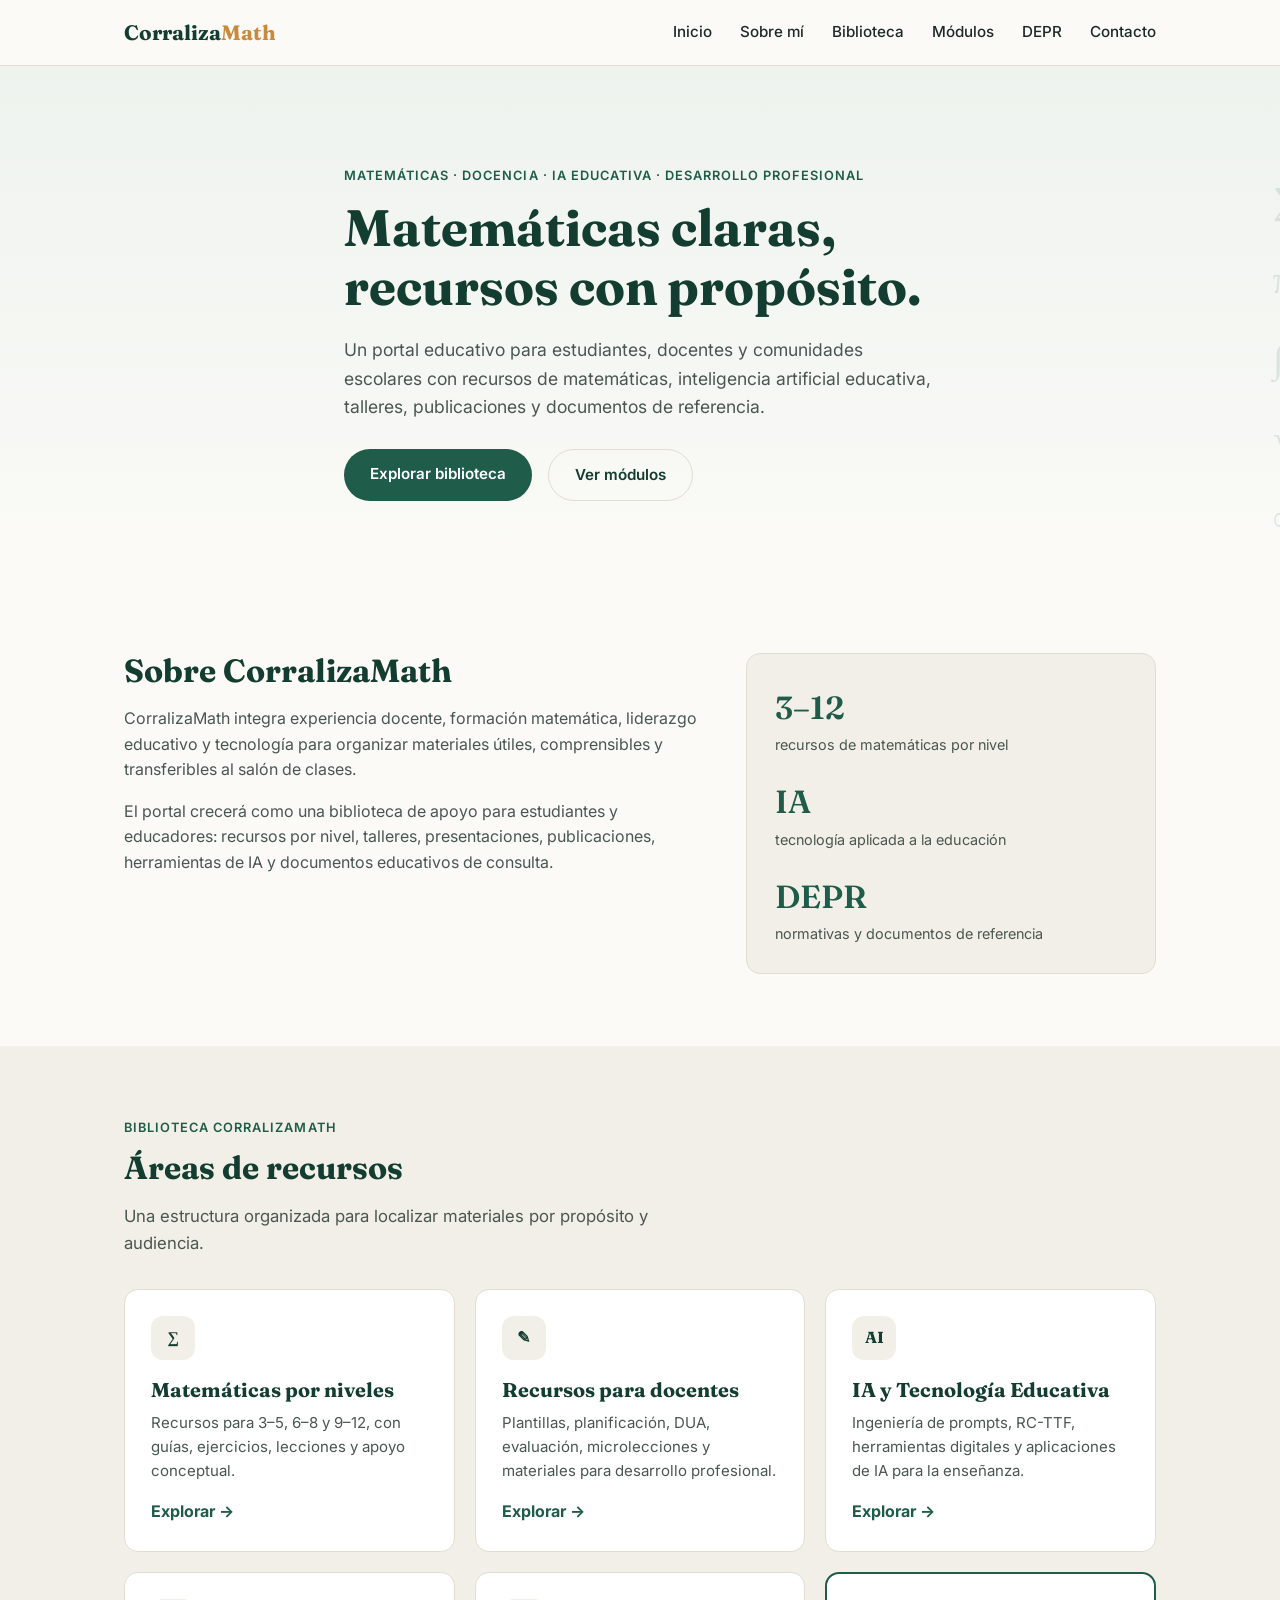
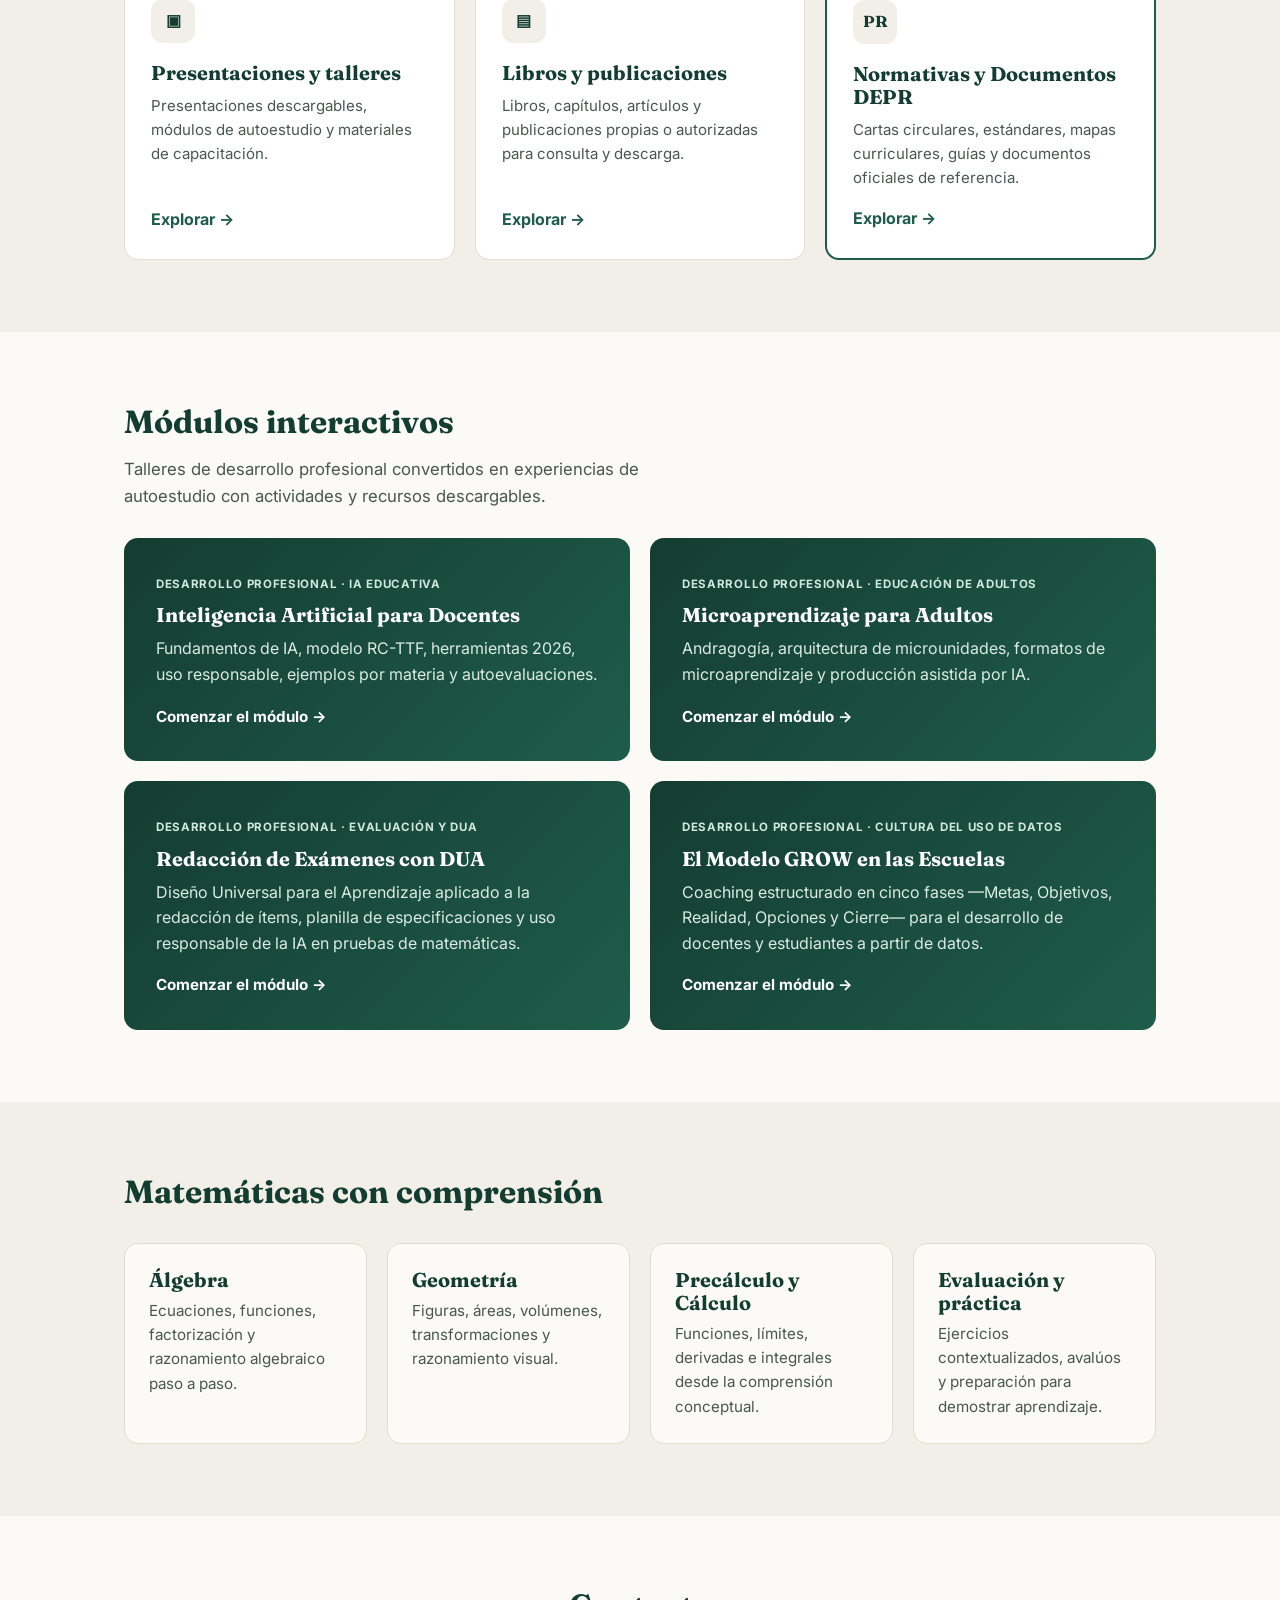
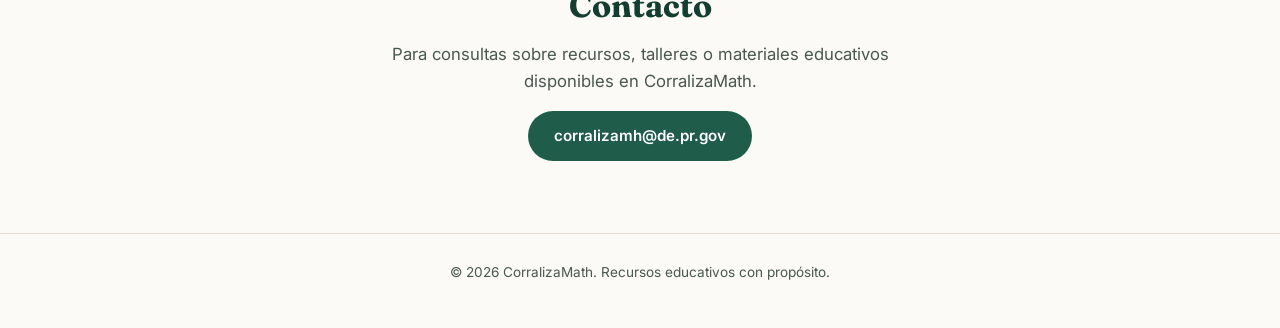
==== commit 6e287c40: "Add Modelo GROW module and fix live recall-text updates New fourth interactive module, "El Modelo GR" ====
--- a/index.html
+++ b/index.html
@@ -153,6 +153,14 @@
               <span class="module-card-cta">Comenzar el módulo →</span>
             </div>
           </a>
+          <a class="module-card" href="modulos/modelo-grow-escuelas/index.html">
+            <div class="module-card-text">
+              <span class="module-card-tag">Desarrollo profesional · Cultura del uso de datos</span>
+              <h3>El Modelo GROW en las Escuelas</h3>
+              <p>Coaching estructurado en cinco fases —Metas, Objetivos, Realidad, Opciones y Cierre— para el desarrollo de docentes y estudiantes a partir de datos.</p>
+              <span class="module-card-cta">Comenzar el módulo →</span>
+            </div>
+          </a>
         </div>
       </div>
     </section>
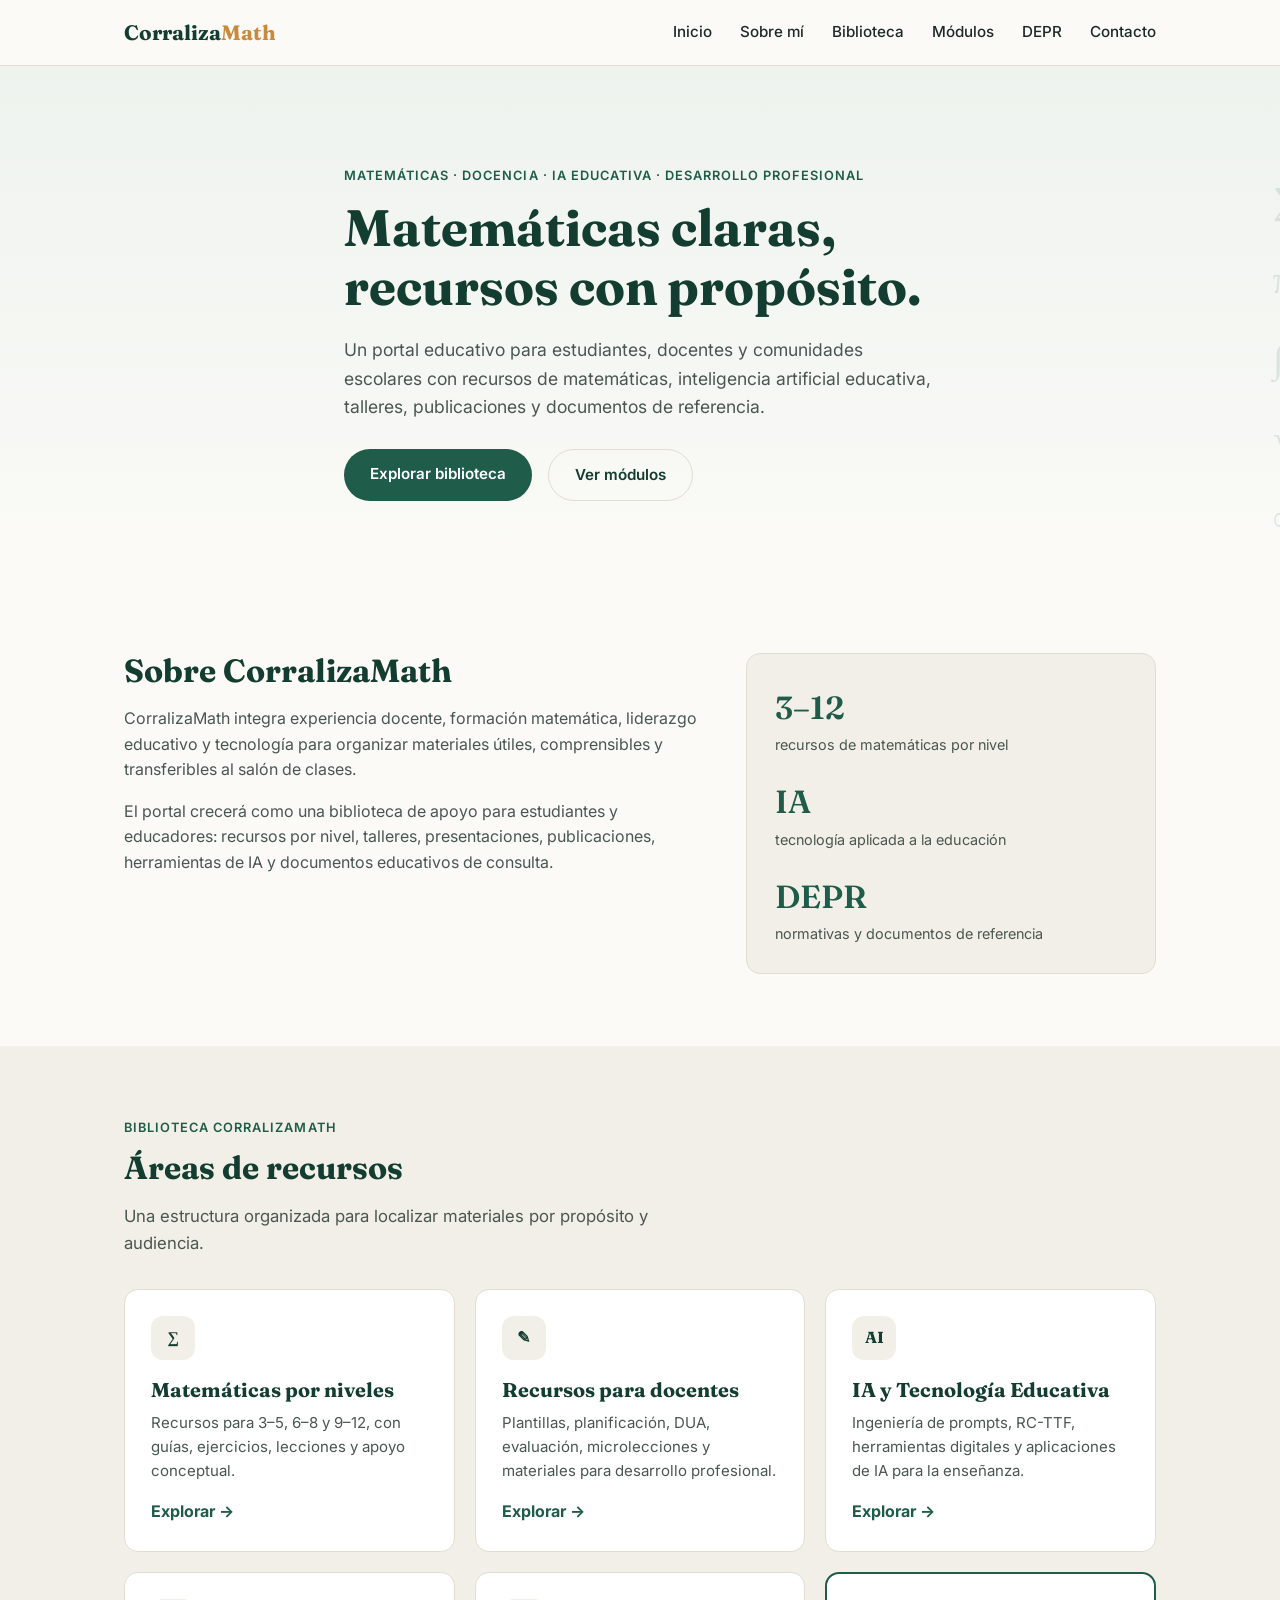
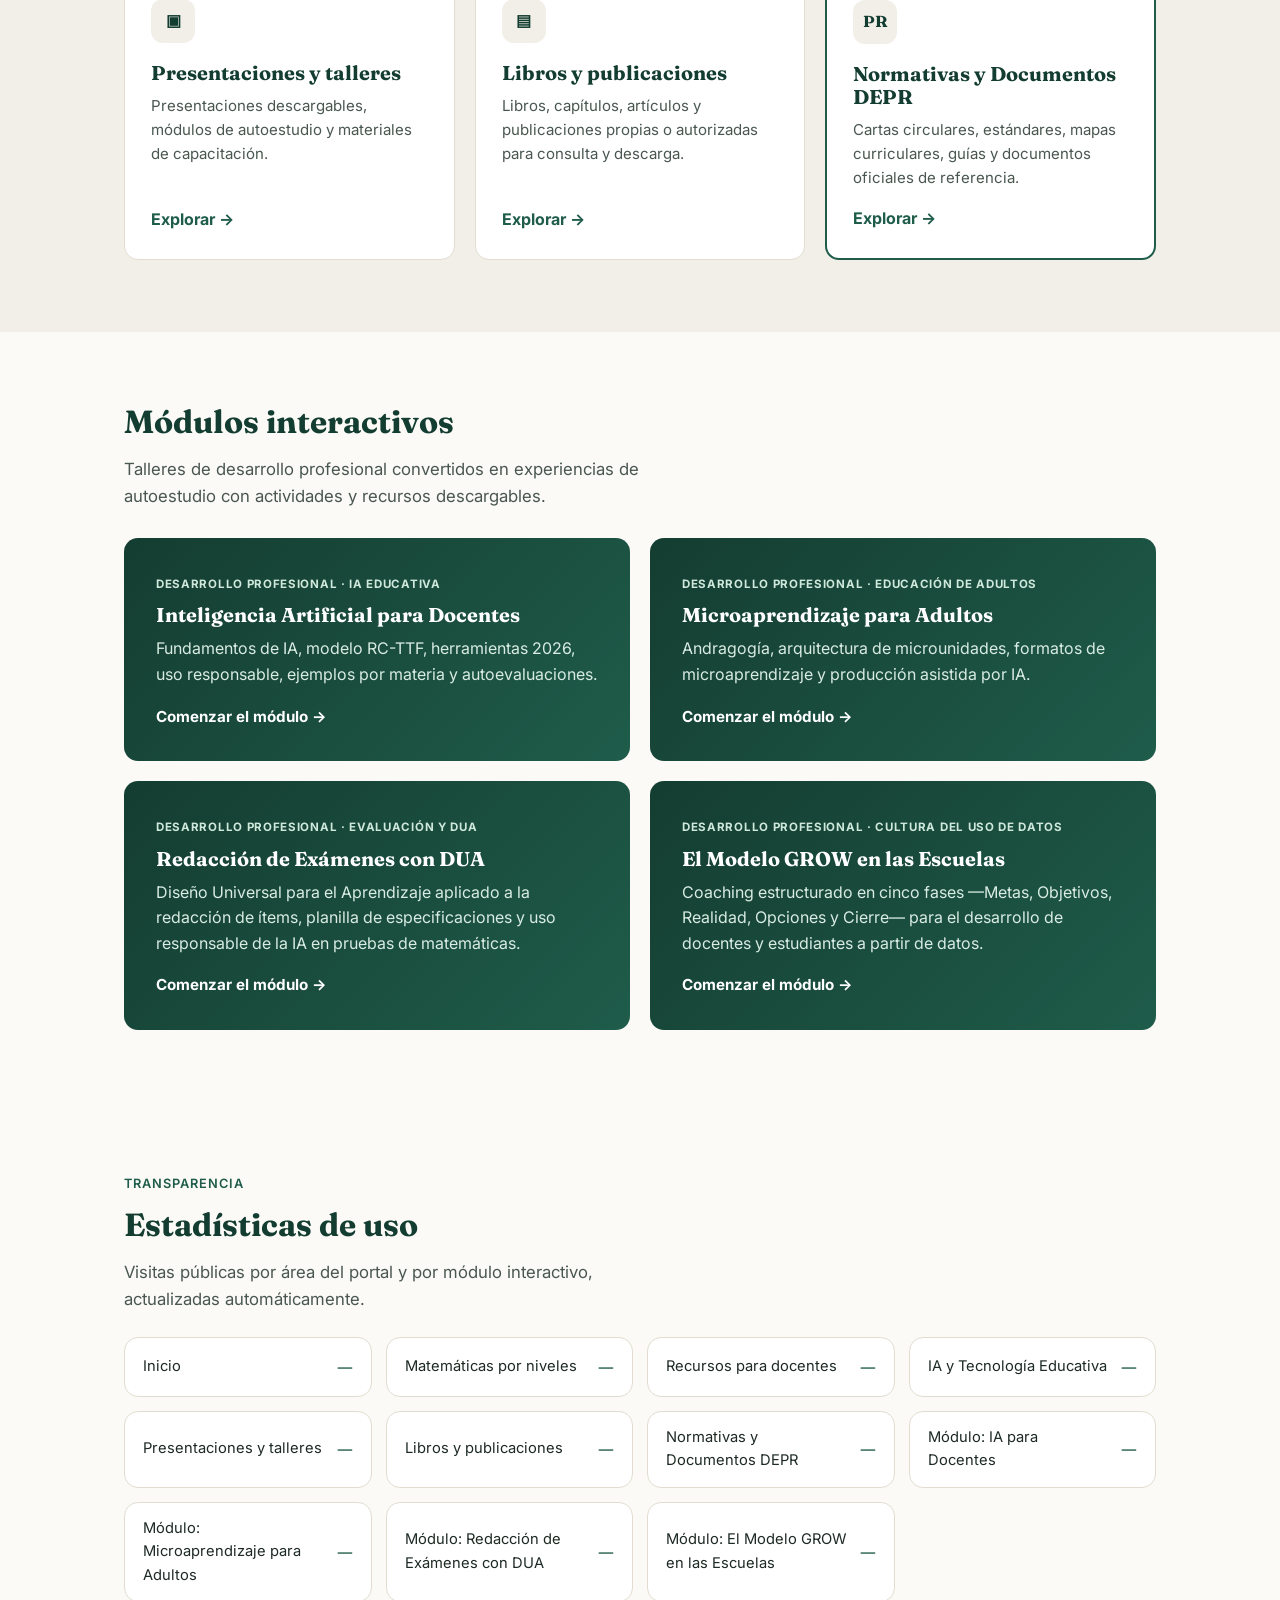
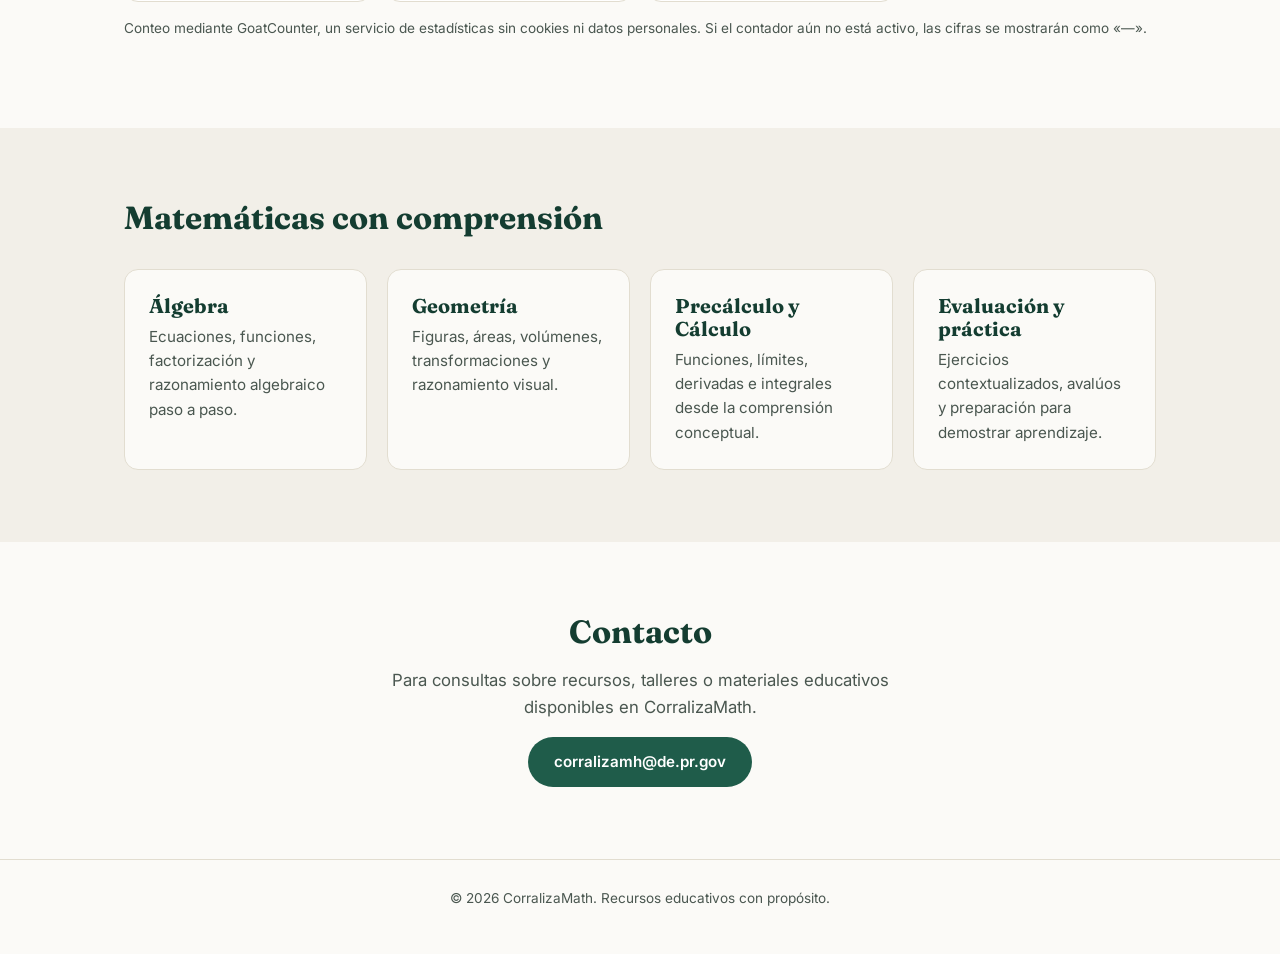
==== commit 29d73e94: "Add public visit counters by section and portal-wide summary Adds a lightweight visit-tracking layer" ====
--- a/index.html
+++ b/index.html
@@ -165,6 +165,18 @@
       </div>
     </section>
 
+    <section id="estadisticas" class="section">
+      <div class="container">
+        <p class="eyebrow">Transparencia</p>
+        <h2>Estadísticas de uso</h2>
+        <p class="section-intro">Visitas públicas por área del portal y por módulo interactivo, actualizadas automáticamente.</p>
+        <div class="visit-summary-grid" id="visitSummary">
+          <div class="visit-zone"><span class="visit-zone-name">Cargando estadísticas…</span></div>
+        </div>
+        <p class="source-note" style="margin-top:16px; font-size:0.85rem; color:var(--color-ink-soft);">Conteo mediante GoatCounter, un servicio de estadísticas sin cookies ni datos personales. Si el contador aún no está activo, las cifras se mostrarán como «—».</p>
+      </div>
+    </section>
+
     <section id="temas" class="section section-alt">
       <div class="container">
         <h2>Matemáticas con comprensión</h2>
@@ -192,5 +204,22 @@
     </div>
   </footer>
   <script src="js/main.js"></script>
+  <script src="js/visits.js"></script>
+  <script>
+    renderVisitSummary("visitSummary", [
+      { label: "Inicio", paths: ["/", "/index.html"] },
+      { label: "Matemáticas por niveles", paths: ["/matematicas/index.html"] },
+      { label: "Recursos para docentes", paths: ["/docentes/index.html"] },
+      { label: "IA y Tecnología Educativa", paths: ["/ia-tecnologia/index.html"] },
+      { label: "Presentaciones y talleres", paths: ["/presentaciones/index.html"] },
+      { label: "Libros y publicaciones", paths: ["/libros/index.html"] },
+      { label: "Normativas y Documentos DEPR", paths: ["/normativas-depr/index.html"] },
+      { label: "Módulo: IA para Docentes", paths: ["/modulos/ia-para-docentes/index.html"] },
+      { label: "Módulo: Microaprendizaje para Adultos", paths: ["/modulos/microaprendizaje-adultos/index.html"] },
+      { label: "Módulo: Redacción de Exámenes con DUA", paths: ["/modulos/redaccion-examenes-dua/index.html"] },
+      { label: "Módulo: El Modelo GROW en las Escuelas", paths: ["/modulos/modelo-grow-escuelas/index.html"] },
+    ]);
+  </script>
+  <script data-goatcounter="https://corralizamath.goatcounter.com/count" async src="//gc.zgo.at/count.js"></script>
 </body>
 </html>
--- a/css/styles.css
+++ b/css/styles.css
@@ -402,6 +402,78 @@
   background: rgba(255,255,255,0.5);
 }
 
+/* Publications (Libros y publicaciones) */
+.pub-grid {
+  display: grid;
+  grid-template-columns: repeat(auto-fit, minmax(280px, 1fr));
+  gap: 24px;
+  margin-top: 32px;
+}
+
+.pub-card { display: flex; flex-direction: column; }
+
+.pub-tag {
+  display: inline-block;
+  align-self: flex-start;
+  background: var(--color-bg-alt);
+  color: var(--color-primary-dark);
+  border-radius: 999px;
+  padding: 4px 12px;
+  font-size: 0.78rem;
+  font-weight: 600;
+  letter-spacing: 0.02em;
+  margin-bottom: 12px;
+}
+
+.pub-card h3 { margin-bottom: 4px; }
+
+.pub-meta {
+  font-size: 0.85rem;
+  color: var(--color-ink-soft);
+  margin-bottom: 12px;
+}
+
+.pub-card p.pub-desc { font-size: 0.95rem; margin-bottom: 18px; }
+
+.pub-actions { margin-top: auto; display: flex; gap: 10px; flex-wrap: wrap; }
+
+/* Contador de visitas */
+.visit-badge {
+  font-size: 0.85rem;
+  color: var(--color-ink-soft);
+  margin: 10px 0 0;
+}
+
+.visit-summary-grid {
+  display: grid;
+  grid-template-columns: repeat(auto-fit, minmax(220px, 1fr));
+  gap: 14px;
+  margin-top: 24px;
+}
+
+.visit-zone {
+  display: flex;
+  justify-content: space-between;
+  align-items: center;
+  background: #fff;
+  border: 1px solid var(--color-border);
+  border-radius: var(--radius);
+  padding: 14px 18px;
+  gap: 12px;
+}
+
+.section-alt .visit-zone { background: var(--color-bg); }
+
+.visit-zone-name { font-size: 0.92rem; color: var(--color-ink); }
+
+.visit-zone-count {
+  font-family: var(--font-display);
+  font-weight: 700;
+  color: var(--color-primary);
+  font-size: 1.15rem;
+  white-space: nowrap;
+}
+
 @media (max-width: 900px) {
   .portal-grid { grid-template-columns: repeat(2, 1fr); }
 }
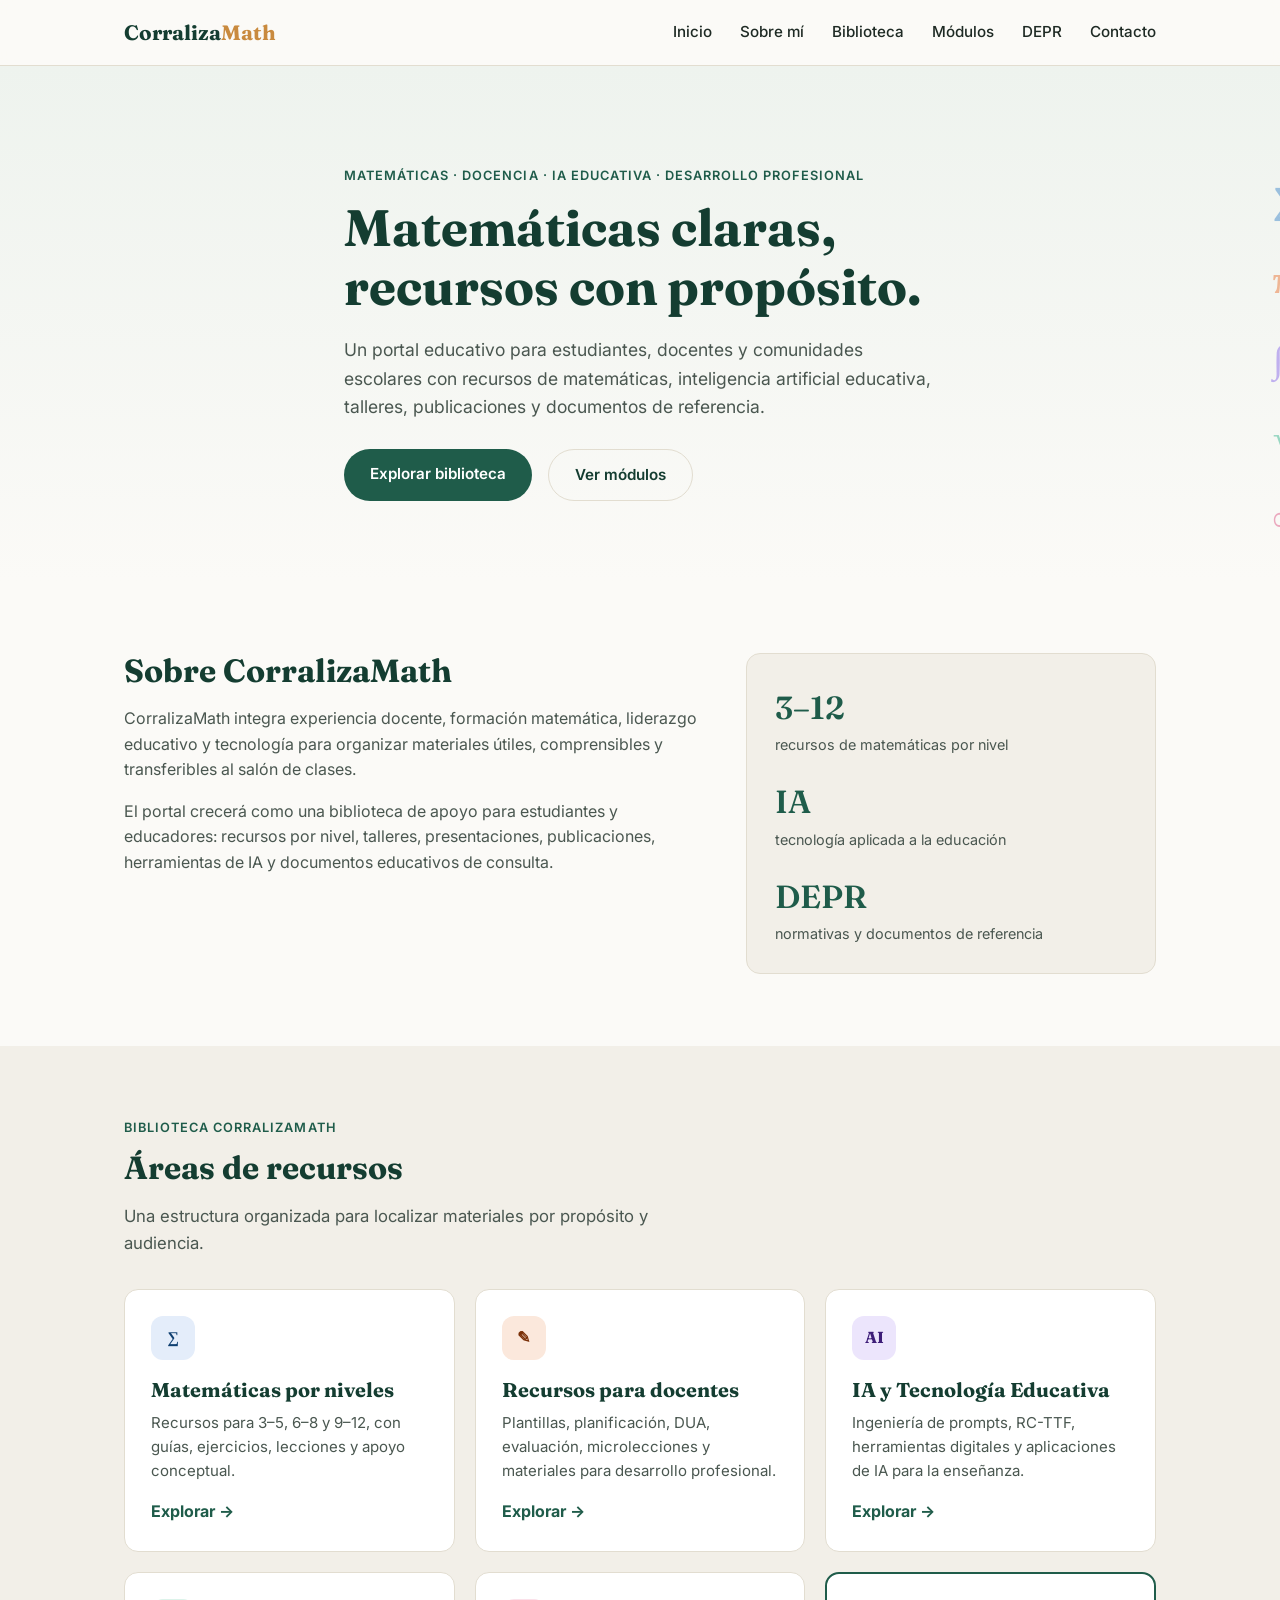
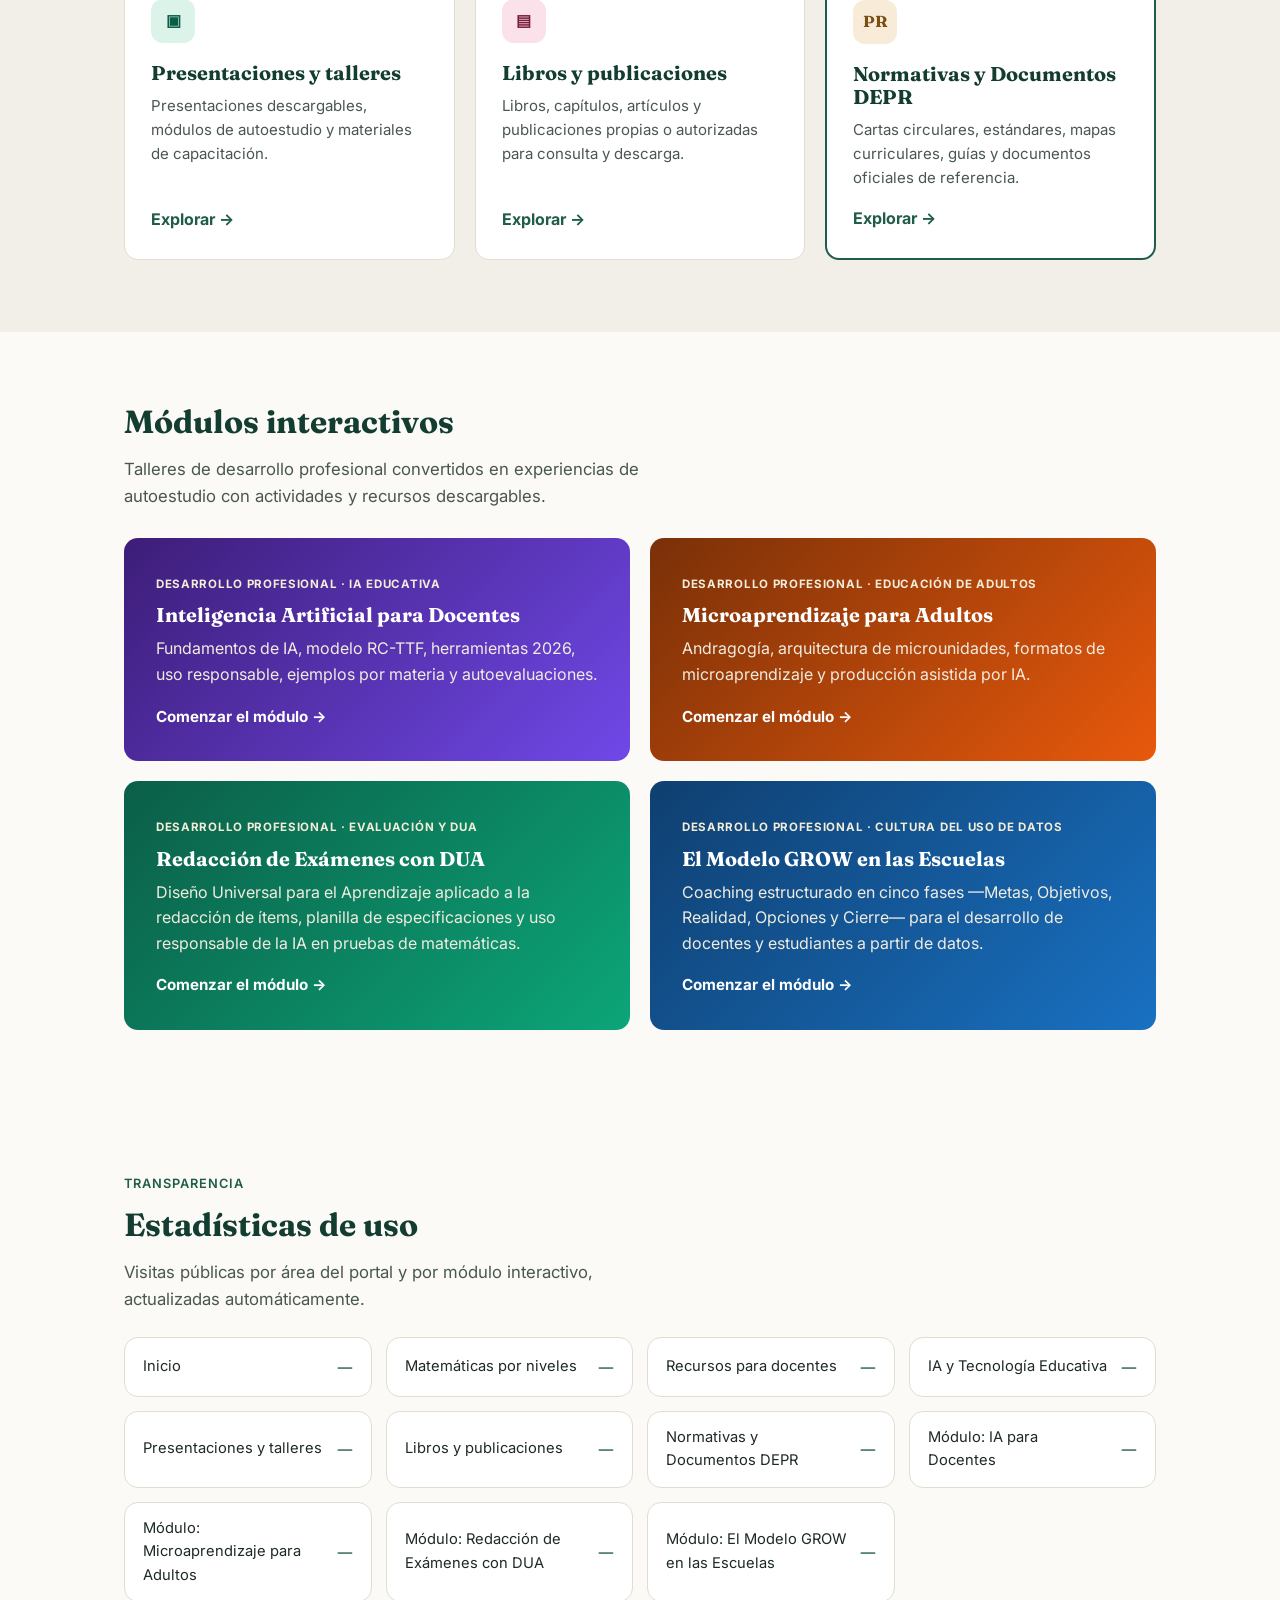
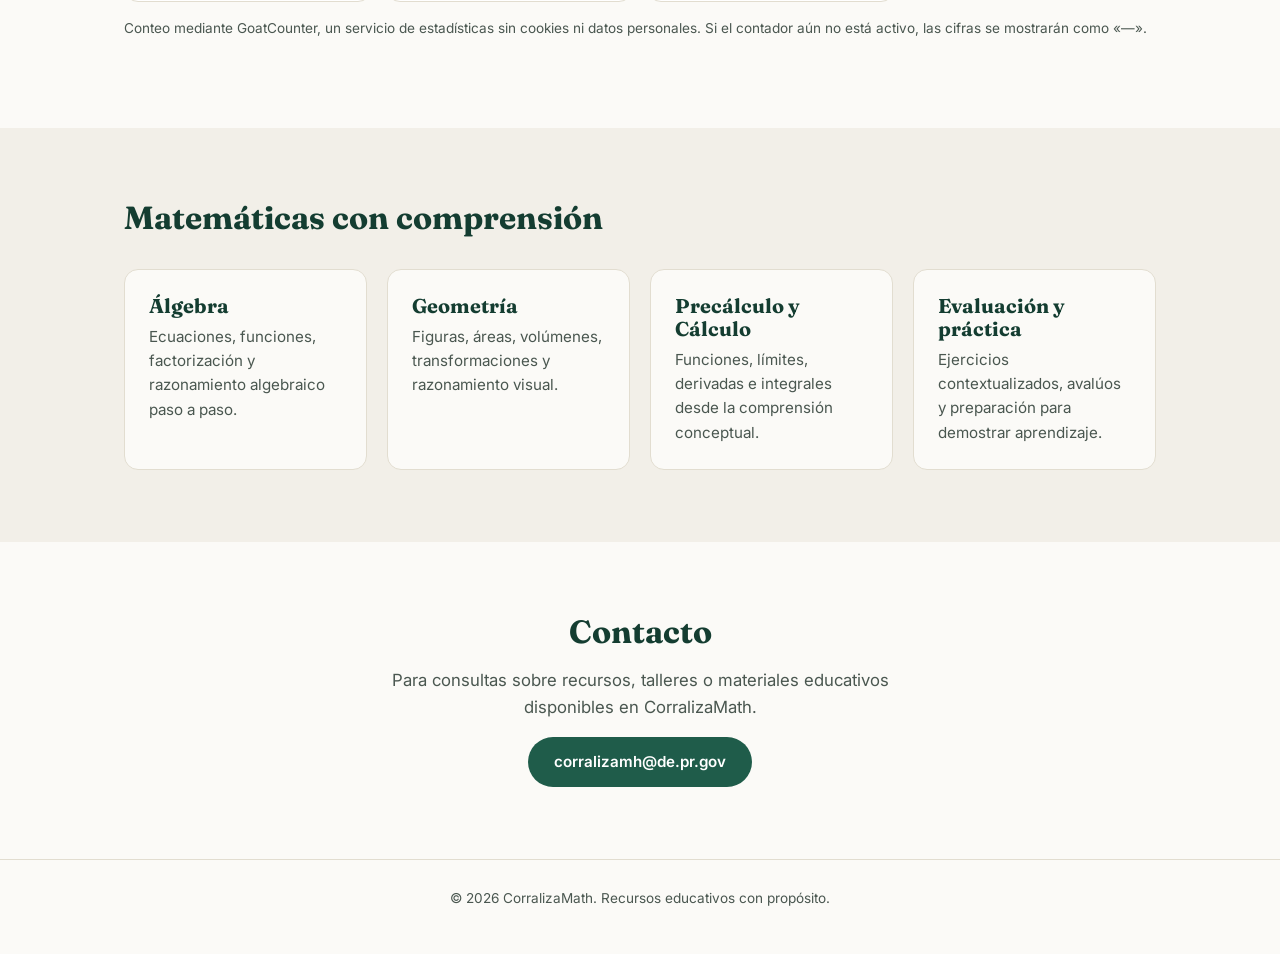
==== commit 81a6a299: "Rediseño visual más colorido con símbolos matemáticos Agrega una paleta de acentos (azul, naranja, m" ====
--- a/index.html
+++ b/index.html
@@ -84,37 +84,37 @@
         <h2>Áreas de recursos</h2>
         <p class="section-intro">Una estructura organizada para localizar materiales por propósito y audiencia.</p>
         <div class="portal-grid">
-          <a class="portal-card" href="matematicas/index.html">
+          <a class="portal-card portal-card-blue" href="matematicas/index.html">
             <span class="portal-icon" aria-hidden="true">∑</span>
             <h3>Matemáticas por niveles</h3>
             <p>Recursos para 3–5, 6–8 y 9–12, con guías, ejercicios, lecciones y apoyo conceptual.</p>
             <span class="portal-cta">Explorar →</span>
           </a>
-          <a class="portal-card" href="docentes/index.html">
+          <a class="portal-card portal-card-orange" href="docentes/index.html">
             <span class="portal-icon" aria-hidden="true">✎</span>
             <h3>Recursos para docentes</h3>
             <p>Plantillas, planificación, DUA, evaluación, microlecciones y materiales para desarrollo profesional.</p>
             <span class="portal-cta">Explorar →</span>
           </a>
-          <a class="portal-card" href="ia-tecnologia/index.html">
+          <a class="portal-card portal-card-purple" href="ia-tecnologia/index.html">
             <span class="portal-icon" aria-hidden="true">AI</span>
             <h3>IA y Tecnología Educativa</h3>
             <p>Ingeniería de prompts, RC-TTF, herramientas digitales y aplicaciones de IA para la enseñanza.</p>
             <span class="portal-cta">Explorar →</span>
           </a>
-          <a class="portal-card" href="presentaciones/index.html">
+          <a class="portal-card portal-card-teal" href="presentaciones/index.html">
             <span class="portal-icon" aria-hidden="true">▣</span>
             <h3>Presentaciones y talleres</h3>
             <p>Presentaciones descargables, módulos de autoestudio y materiales de capacitación.</p>
             <span class="portal-cta">Explorar →</span>
           </a>
-          <a class="portal-card" href="libros/index.html">
+          <a class="portal-card portal-card-pink" href="libros/index.html">
             <span class="portal-icon" aria-hidden="true">▤</span>
             <h3>Libros y publicaciones</h3>
             <p>Libros, capítulos, artículos y publicaciones propias o autorizadas para consulta y descarga.</p>
             <span class="portal-cta">Explorar →</span>
           </a>
-          <a class="portal-card portal-card-featured" href="normativas-depr/index.html">
+          <a class="portal-card portal-card-featured portal-card-gold" href="normativas-depr/index.html">
             <span class="portal-icon" aria-hidden="true">PR</span>
             <h3>Normativas y Documentos DEPR</h3>
             <p>Cartas circulares, estándares, mapas curriculares, guías y documentos oficiales de referencia.</p>
@@ -129,7 +129,7 @@
         <h2>Módulos interactivos</h2>
         <p class="section-intro">Talleres de desarrollo profesional convertidos en experiencias de autoestudio con actividades y recursos descargables.</p>
         <div class="module-card-grid">
-          <a class="module-card" href="modulos/ia-para-docentes/index.html">
+          <a class="module-card module-card-purple" href="modulos/ia-para-docentes/index.html">
             <div class="module-card-text">
               <span class="module-card-tag">Desarrollo profesional · IA educativa</span>
               <h3>Inteligencia Artificial para Docentes</h3>
@@ -137,7 +137,7 @@
               <span class="module-card-cta">Comenzar el módulo →</span>
             </div>
           </a>
-          <a class="module-card" href="modulos/microaprendizaje-adultos/index.html">
+          <a class="module-card module-card-orange" href="modulos/microaprendizaje-adultos/index.html">
             <div class="module-card-text">
               <span class="module-card-tag">Desarrollo profesional · Educación de adultos</span>
               <h3>Microaprendizaje para Adultos</h3>
@@ -145,7 +145,7 @@
               <span class="module-card-cta">Comenzar el módulo →</span>
             </div>
           </a>
-          <a class="module-card" href="modulos/redaccion-examenes-dua/index.html">
+          <a class="module-card module-card-teal" href="modulos/redaccion-examenes-dua/index.html">
             <div class="module-card-text">
               <span class="module-card-tag">Desarrollo profesional · Evaluación y DUA</span>
               <h3>Redacción de Exámenes con DUA</h3>
@@ -153,7 +153,7 @@
               <span class="module-card-cta">Comenzar el módulo →</span>
             </div>
           </a>
-          <a class="module-card" href="modulos/modelo-grow-escuelas/index.html">
+          <a class="module-card module-card-blue" href="modulos/modelo-grow-escuelas/index.html">
             <div class="module-card-text">
               <span class="module-card-tag">Desarrollo profesional · Cultura del uso de datos</span>
               <h3>El Modelo GROW en las Escuelas</h3>
--- a/css/styles.css
+++ b/css/styles.css
@@ -11,6 +11,18 @@
   --font-display: "Fraunces", Georgia, serif;
   --radius: 14px;
   --max-width: 1080px;
+
+  /* Paleta "matemática" — acentos vivos usados en íconos, tarjetas y símbolos decorativos */
+  --math-blue: #1971c2;
+  --math-blue-dark: #0f3f70;
+  --math-orange: #e8590c;
+  --math-orange-dark: #7a3008;
+  --math-purple: #7048e8;
+  --math-purple-dark: #3d1d78;
+  --math-teal: #0ca678;
+  --math-teal-dark: #0b5e47;
+  --math-pink: #d6336c;
+  --math-pink-dark: #7a1d3f;
 }
 
 * { box-sizing: border-box; }
@@ -141,10 +153,17 @@
   gap: 18px;
   font-family: var(--font-display);
   font-size: 2.4rem;
-  color: var(--color-primary);
-  opacity: 0.12;
+  font-weight: 600;
+  opacity: 0.4;
   pointer-events: none;
 }
+
+.hero-formula span:nth-child(1) { color: var(--math-blue); }
+.hero-formula span:nth-child(2) { color: var(--math-orange); }
+.hero-formula span:nth-child(3) { color: var(--math-purple); }
+.hero-formula span:nth-child(4) { color: var(--math-teal); }
+.hero-formula span:nth-child(5) { color: var(--math-pink); }
+.hero-formula span:nth-child(6) { color: var(--color-accent); }
 
 /* Buttons */
 .btn {
@@ -241,6 +260,11 @@
   transition: transform 0.15s ease, box-shadow 0.15s ease;
 }
 
+.module-card-purple { background: linear-gradient(135deg, var(--math-purple-dark), var(--math-purple)); }
+.module-card-orange { background: linear-gradient(135deg, var(--math-orange-dark), var(--math-orange)); }
+.module-card-teal { background: linear-gradient(135deg, var(--math-teal-dark), var(--math-teal)); }
+.module-card-blue { background: linear-gradient(135deg, var(--math-blue-dark), var(--math-blue)); }
+
 @media (max-width: 780px) {
   .module-card-grid { grid-template-columns: 1fr; }
 }
@@ -253,12 +277,12 @@
   letter-spacing: 0.06em;
   font-size: 0.72rem;
   font-weight: 700;
-  color: #cfe8dc;
+  color: #f3ecd9;
   margin-bottom: 10px;
 }
 
 .module-card-text h3 { color: #fff; margin-bottom: 10px; }
-.module-card-text p { color: #d9ece3; max-width: 640px; margin-bottom: 16px; }
+.module-card-text p { color: #f1ece0; max-width: 640px; margin-bottom: 16px; }
 
 .module-card-cta {
   display: inline-block;
@@ -344,13 +368,23 @@
   font-size: 1rem;
 }
 
+.portal-card-blue .portal-icon { background: #e4edfa; color: var(--math-blue-dark); }
+.portal-card-orange .portal-icon { background: #fbe8dc; color: var(--math-orange-dark); }
+.portal-card-purple .portal-icon { background: #ece5fc; color: var(--math-purple-dark); }
+.portal-card-teal .portal-icon { background: #dcf3ea; color: var(--math-teal-dark); }
+.portal-card-pink .portal-icon { background: #fbe1ea; color: var(--math-pink-dark); }
+.portal-card-gold .portal-icon { background: #f8ecd9; color: #7a4e14; }
+
 .portal-card h3 { margin-bottom: 10px; }
 .portal-card p { flex: 1; font-size: 0.94rem; }
 .portal-cta { font-weight: 700; color: var(--color-primary); }
 
 .page-hero {
   padding: 64px 0 48px;
-  background: linear-gradient(180deg, #eef3ee 0%, var(--color-bg) 100%);
+  background:
+    url("data:image/svg+xml,%3Csvg%20xmlns%3D%22http%3A//www.w3.org/2000/svg%22%20width%3D%22480%22%20height%3D%22480%22%3E%0A%3Ctext%20x%3D%2220%22%20y%3D%2280%22%20font-family%3D%22Georgia%2C%20serif%22%20font-size%3D%2258%22%20fill%3D%22%231971c2%22%20opacity%3D%220.07%22%3E%26%238721%3B%3C/text%3E%0A%3Ctext%20x%3D%22190%22%20y%3D%2250%22%20font-family%3D%22Georgia%2C%20serif%22%20font-size%3D%2246%22%20fill%3D%22%23e8590c%22%20opacity%3D%220.07%22%3E%26%23960%3B%3C/text%3E%0A%3Ctext%20x%3D%22350%22%20y%3D%22100%22%20font-family%3D%22Georgia%2C%20serif%22%20font-size%3D%2252%22%20fill%3D%22%237048e8%22%20opacity%3D%220.07%22%3E%26%238730%3B%3C/text%3E%0A%3Ctext%20x%3D%2260%22%20y%3D%22230%22%20font-family%3D%22Georgia%2C%20serif%22%20font-size%3D%2250%22%20fill%3D%22%230ca678%22%20opacity%3D%220.07%22%3E%26%238734%3B%3C/text%3E%0A%3Ctext%20x%3D%22270%22%20y%3D%22210%22%20font-family%3D%22Georgia%2C%20serif%22%20font-size%3D%2248%22%20fill%3D%22%23d6336c%22%20opacity%3D%220.07%22%3E%26%23916%3B%3C/text%3E%0A%3Ctext%20x%3D%22410%22%20y%3D%22270%22%20font-family%3D%22Georgia%2C%20serif%22%20font-size%3D%2244%22%20fill%3D%22%231971c2%22%20opacity%3D%220.07%22%3E%26%23215%3B%3C/text%3E%0A%3Ctext%20x%3D%22120%22%20y%3D%22360%22%20font-family%3D%22Georgia%2C%20serif%22%20font-size%3D%2246%22%20fill%3D%22%23e8590c%22%20opacity%3D%220.07%22%3E%26%23247%3B%3C/text%3E%0A%3Ctext%20x%3D%22330%22%20y%3D%22410%22%20font-family%3D%22Georgia%2C%20serif%22%20font-size%3D%2250%22%20fill%3D%22%237048e8%22%20opacity%3D%220.07%22%3E%26%23952%3B%3C/text%3E%0A%3C/svg%3E"),
+    linear-gradient(180deg, #eef3ee 0%, var(--color-bg) 100%);
+  background-repeat: repeat, no-repeat;
 }
 
 .breadcrumb {
